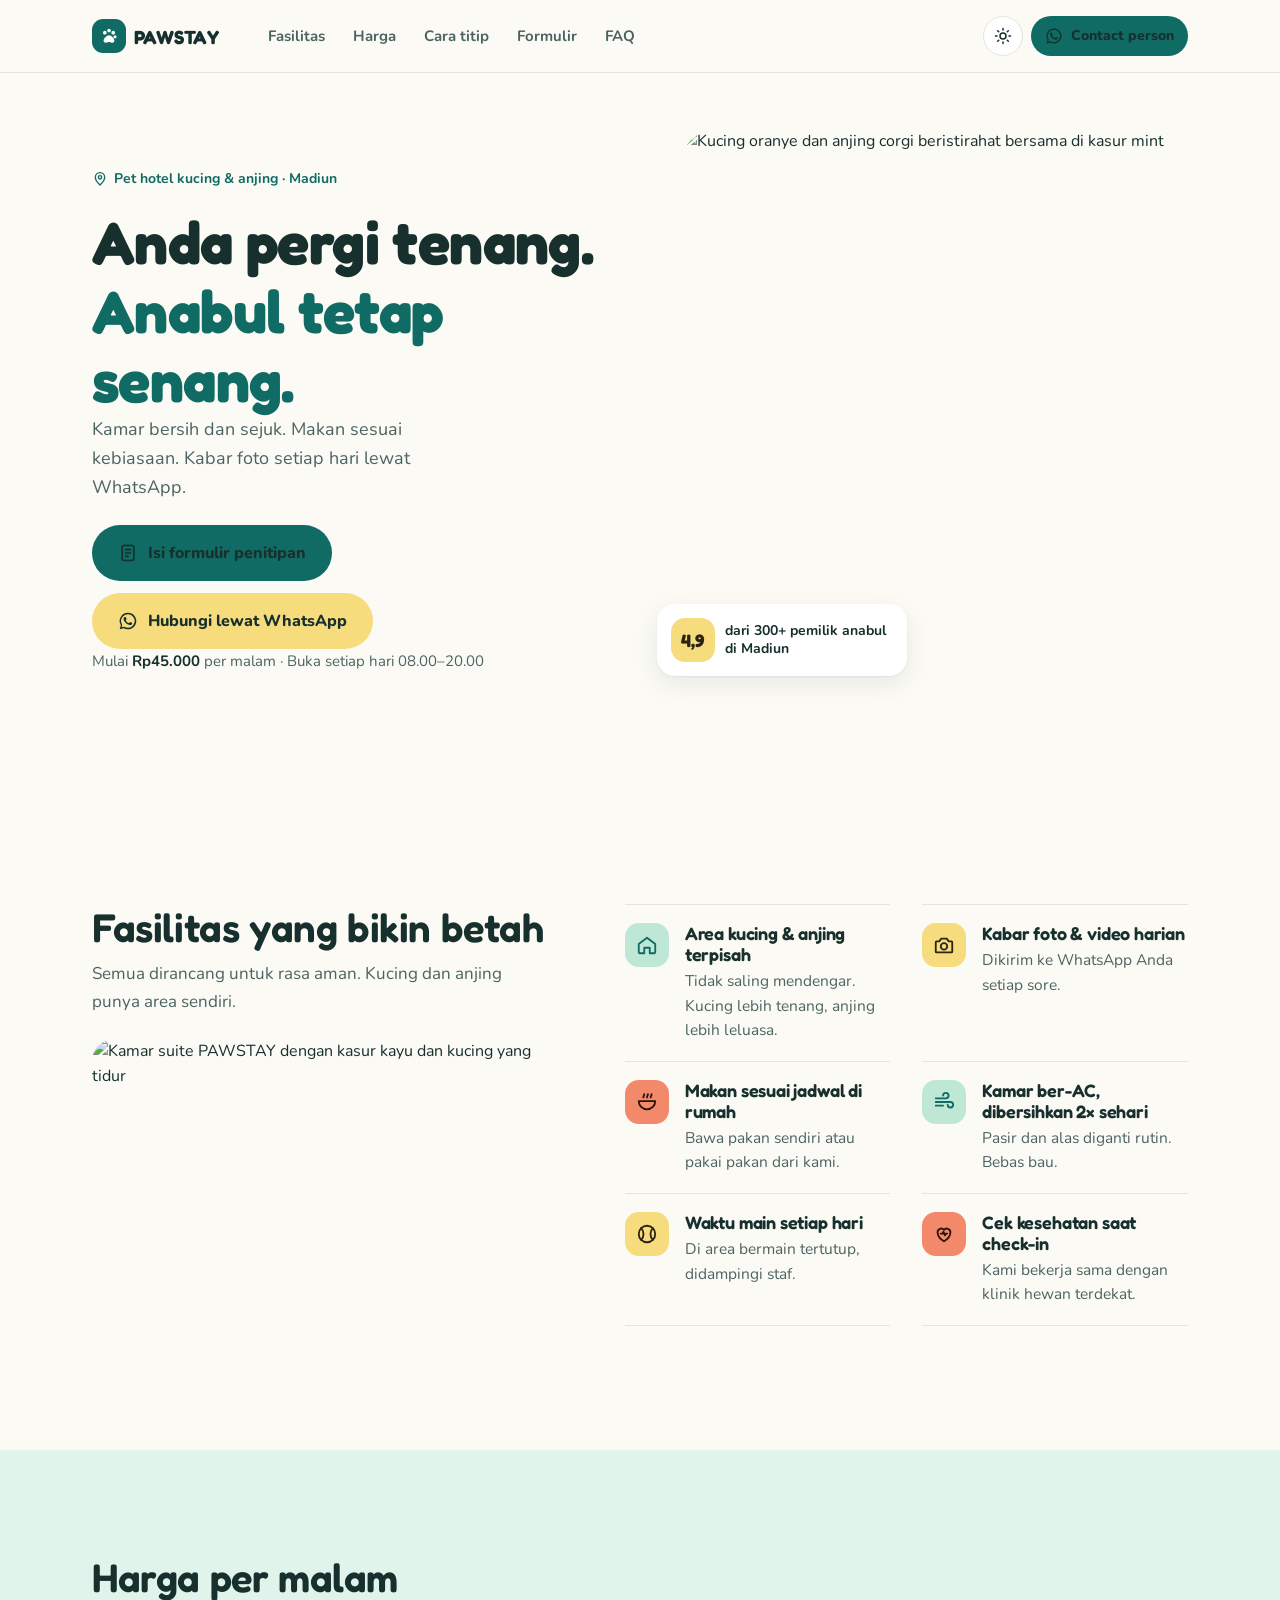
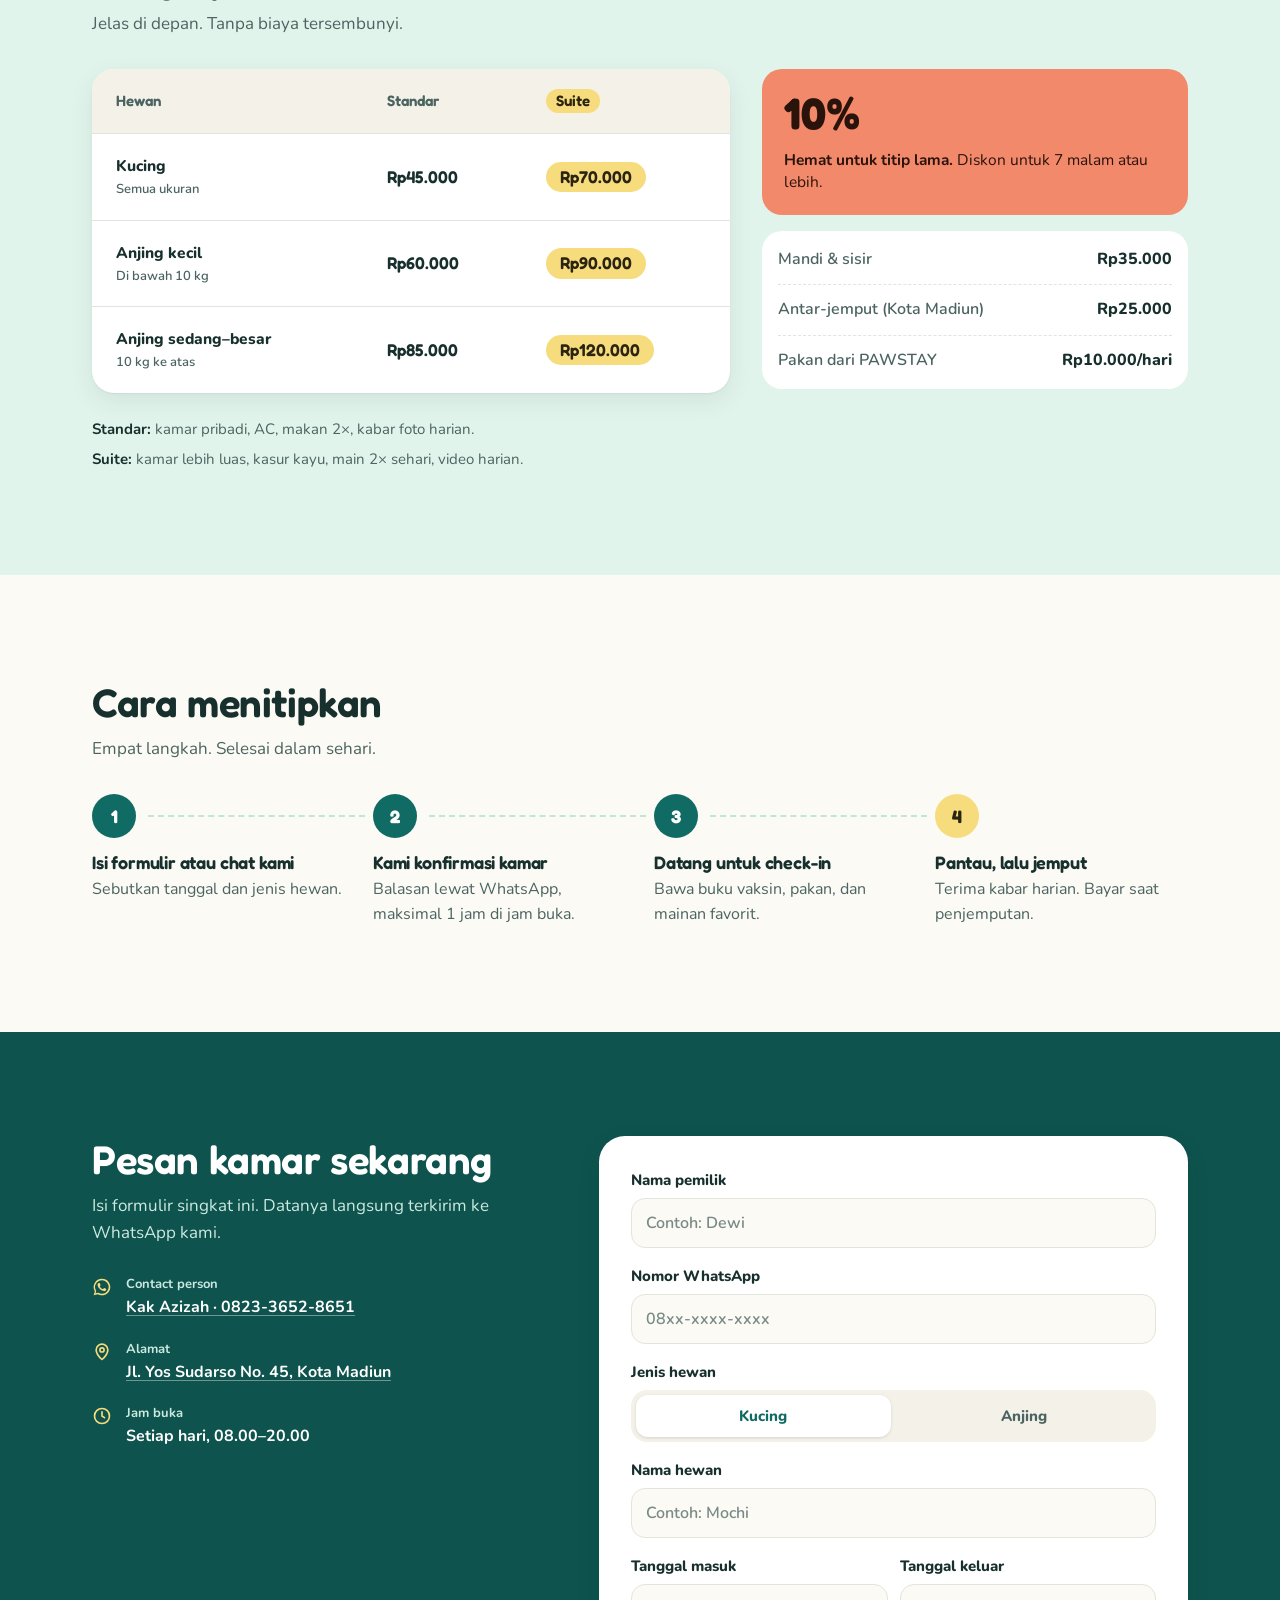
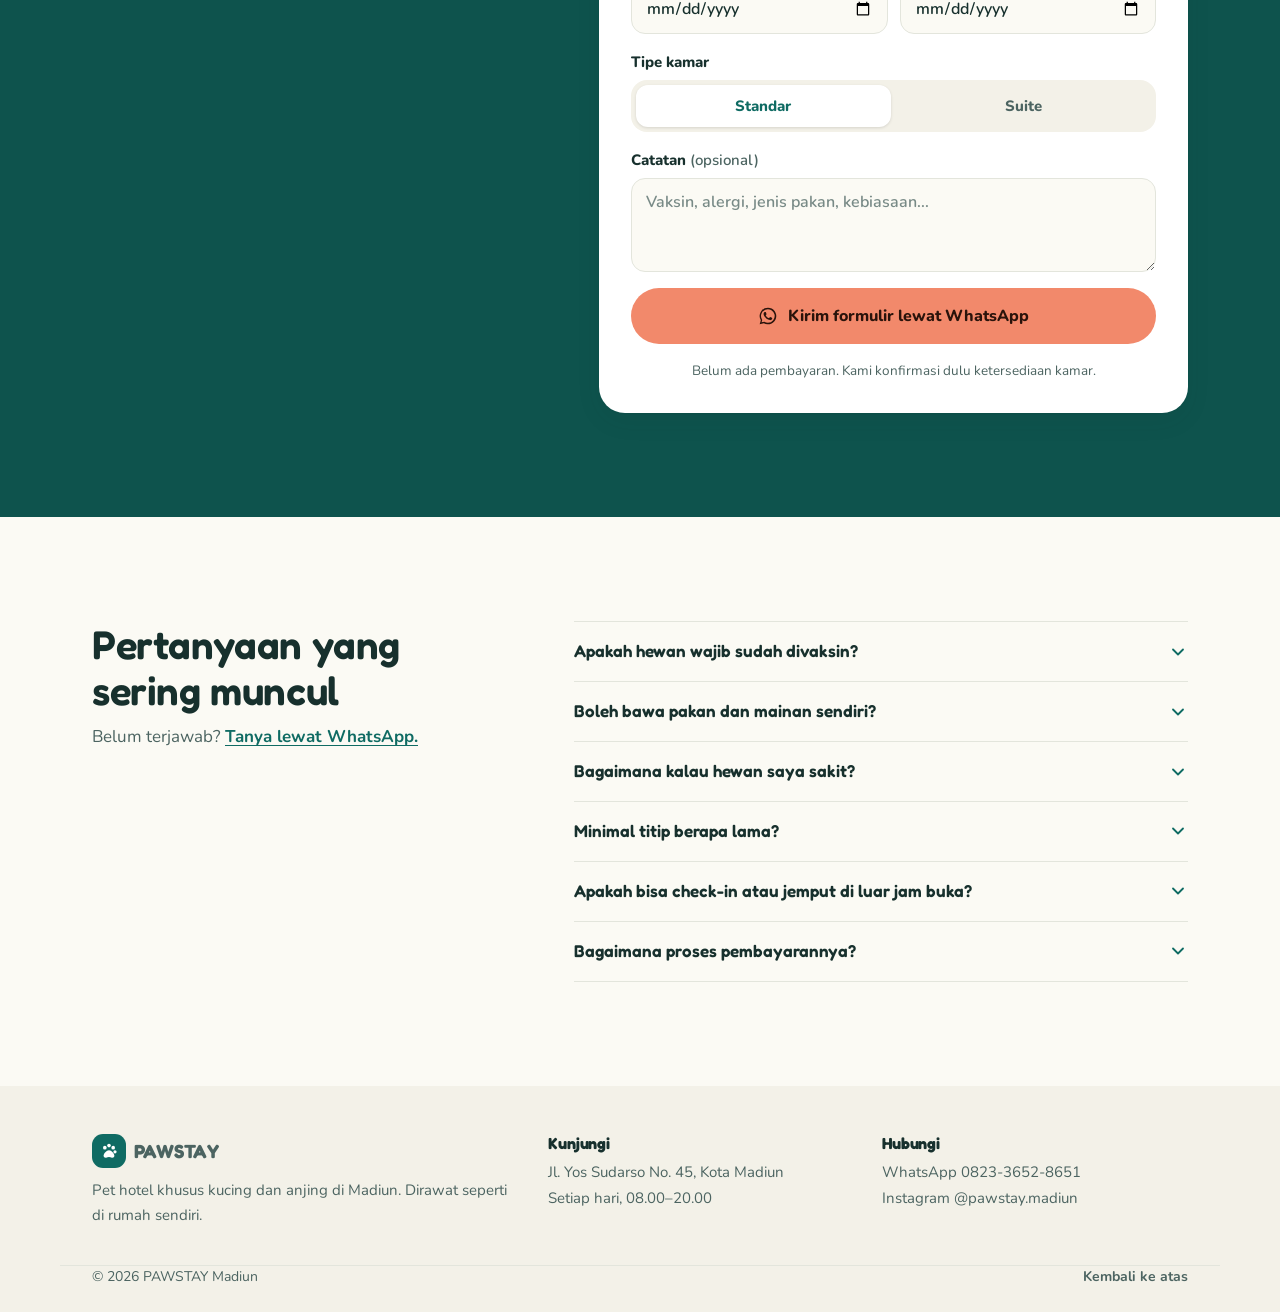
==== index.html @ 0b0e591a "Commit pertama project" ====
<!doctype html>
<html lang="id">
<head>
  <meta charset="utf-8" />
  <meta name="viewport" content="width=device-width, initial-scale=1, viewport-fit=cover" />
  <title>PAWSTAY — Pet Hotel Kucing &amp; Anjing di Madiun</title>
  <meta name="description" content="PAWSTAY, pet hotel khusus kucing dan anjing di Madiun. Kamar bersih, makan teratur, kabar foto setiap hari." />
  <meta name="theme-color" content="#0f6b63" />
  <link rel="stylesheet" href="styles.css" />
  <script>
    (function () {
      try {
        var t = localStorage.getItem('pawstay-theme');
        if (!t) t = matchMedia('(prefers-color-scheme: dark)').matches ? 'dark' : 'light';
        document.documentElement.setAttribute('data-theme', t);
      } catch (e) {}
    })();
  </script>
</head>
<body>
<div id="pawstay" class="ps">
  <svg width="0" height="0" style="position:absolute" aria-hidden="true">
    <symbol id="i-paw" viewBox="0 0 24 24"><circle cx="7" cy="8" r="2.2"/><circle cx="12" cy="5.5" r="2.2"/><circle cx="17" cy="8" r="2.2"/><circle cx="19.2" cy="13" r="1.9"/><path d="M12 11c-3 0-6.5 4-6.5 6.7 0 1.6 1.3 2.5 3 2.3 1.3-.2 2.2-.8 3.5-.8s2.2.6 3.5.8c1.7.2 3-.7 3-2.3C18.5 15 15 11 12 11z"/></symbol>
    <symbol id="i-wa" viewBox="0 0 24 24"><path d="M12 2a10 10 0 0 0-8.6 15.1L2 22l5-1.3A10 10 0 1 0 12 2zm0 18.2c-1.6 0-3.1-.4-4.4-1.2l-.3-.2-3 .8.8-2.9-.2-.3A8.2 8.2 0 1 1 12 20.2zm4.5-6.1c-.2-.1-1.5-.7-1.7-.8-.2-.1-.4-.1-.6.1l-.8 1c-.1.2-.3.2-.5.1-.7-.3-1.5-.7-2.2-1.4-.6-.5-1-1.2-1.3-1.7-.1-.2 0-.4.1-.5l.4-.5.3-.4v-.5l-.8-1.9c-.2-.5-.4-.4-.6-.4h-.5c-.2 0-.5.1-.7.3-.2.3-.9.9-.9 2.2s.9 2.5 1 2.7c.1.2 1.8 2.8 4.4 3.9 2.2.9 2.6.7 3.1.6.5-.1 1.5-.6 1.7-1.2.2-.6.2-1.1.2-1.2-.1-.1-.3-.2-.6-.3z"/></symbol>
    <symbol id="i-form" viewBox="0 0 24 24" fill="none" stroke="currentColor" stroke-width="2" stroke-linecap="round" stroke-linejoin="round"><rect x="5" y="3" width="14" height="18" rx="2"/><path d="M9 8h6M9 12h6M9 16h3"/></symbol>
    <symbol id="i-sun" viewBox="0 0 24 24" fill="none" stroke="currentColor" stroke-width="2" stroke-linecap="round"><circle cx="12" cy="12" r="4"/><path d="M12 2v2M12 20v2M4.9 4.9l1.4 1.4M17.7 17.7l1.4 1.4M2 12h2M20 12h2M4.9 19.1l1.4-1.4M17.7 6.3l1.4-1.4"/></symbol>
    <symbol id="i-moon" viewBox="0 0 24 24" fill="none" stroke="currentColor" stroke-width="2" stroke-linecap="round" stroke-linejoin="round"><path d="M20 14.5A8 8 0 0 1 9.5 4a8 8 0 1 0 10.5 10.5z"/></symbol>
    <symbol id="i-home" viewBox="0 0 24 24" fill="none" stroke="currentColor" stroke-width="2" stroke-linecap="round" stroke-linejoin="round"><path d="M3 11l9-7 9 7v9a1 1 0 0 1-1 1h-5v-6H9v6H4a1 1 0 0 1-1-1z"/></symbol>
    <symbol id="i-cam" viewBox="0 0 24 24" fill="none" stroke="currentColor" stroke-width="2" stroke-linecap="round" stroke-linejoin="round"><path d="M4 8h3l2-3h6l2 3h3a1 1 0 0 1 1 1v10a1 1 0 0 1-1 1H4a1 1 0 0 1-1-1V9a1 1 0 0 1 1-1z"/><circle cx="12" cy="13.5" r="3.5"/></symbol>
    <symbol id="i-bowl" viewBox="0 0 24 24" fill="none" stroke="currentColor" stroke-width="2" stroke-linecap="round" stroke-linejoin="round"><path d="M3 11h18a9 9 0 0 1-18 0zM8 7c0-1.5 1-2 1-3.5M12 7c0-1.5 1-2 1-3.5M16 7c0-1.5 1-2 1-3.5"/></symbol>
    <symbol id="i-wind" viewBox="0 0 24 24" fill="none" stroke="currentColor" stroke-width="2" stroke-linecap="round" stroke-linejoin="round"><path d="M3 8h11a3 3 0 1 0-3-3M3 12h16a3 3 0 1 1-3 3M3 16h8"/></symbol>
    <symbol id="i-ball" viewBox="0 0 24 24" fill="none" stroke="currentColor" stroke-width="2" stroke-linecap="round"><circle cx="12" cy="12" r="9"/><path d="M5.6 5.6c3.5 3.5 3.5 9.3 0 12.8M18.4 5.6c-3.5 3.5-3.5 9.3 0 12.8"/></symbol>
    <symbol id="i-heart" viewBox="0 0 24 24" fill="none" stroke="currentColor" stroke-width="2" stroke-linecap="round" stroke-linejoin="round"><path d="M12 20s-7-4.4-7-10a4 4 0 0 1 7-2.6A4 4 0 0 1 19 10c0 5.6-7 10-7 10z"/><path d="M8.5 11.5h2l1-2 1.5 4 1-2h1.5"/></symbol>
    <symbol id="i-pin" viewBox="0 0 24 24" fill="none" stroke="currentColor" stroke-width="2" stroke-linecap="round" stroke-linejoin="round"><path d="M12 21s-7-6.2-7-11.5a7 7 0 0 1 14 0C19 14.8 12 21 12 21z"/><circle cx="12" cy="9.5" r="2.5"/></symbol>
    <symbol id="i-clock" viewBox="0 0 24 24" fill="none" stroke="currentColor" stroke-width="2" stroke-linecap="round"><circle cx="12" cy="12" r="9"/><path d="M12 7v5l3 2"/></symbol>
    <symbol id="i-chev" viewBox="0 0 24 24" fill="none" stroke="currentColor" stroke-width="2.2" stroke-linecap="round" stroke-linejoin="round"><path d="M6 9l6 6 6-6"/></symbol>
  </svg>

  <!-- HEADER -->
  <header class="ps-header" id="atas">
    <div class="wrap ps-header__row">
      <a href="#beranda" class="ps-logo" aria-label="PAWSTAY beranda">
        <span class="ps-logo__mark"><svg><use href="#i-paw"/></svg></span>
        <span>PAWSTAY</span>
      </a>
      <nav class="ps-nav" aria-label="Menu utama">
        <a href="#fasilitas">Fasilitas</a>
        <a href="#harga">Harga</a>
        <a href="#cara">Cara titip</a>
        <a href="#formulir">Formulir</a>
        <a href="#faq">FAQ</a>
      </nav>
      <div class="ps-header__actions">
        <button type="button" class="ps-theme" id="themeToggle" aria-label="Ganti mode terang atau gelap">
          <svg class="ps-theme__sun"><use href="#i-sun"/></svg>
          <svg class="ps-theme__moon"><use href="#i-moon"/></svg>
        </button>
        <a class="btn btn--sm btn--teal js-wa" href="https://wa.me/6282336528651" target="_blank" rel="noopener">
          <svg class="ico"><use href="#i-wa"/></svg><span>Contact person</span>
        </a>
      </div>
    </div>
  </header>

  <main>
    <!-- BERANDA -->
    <section class="ps-hero" id="beranda">
      <div class="wrap ps-hero__grid">
        <div class="ps-hero__copy">
          <p class="ps-hero__place"><svg class="ico"><use href="#i-pin"/></svg> Pet hotel kucing &amp; anjing · Madiun</p>
          <h1>Anda pergi tenang. <span class="hl">Anabul tetap senang.</span></h1>
          <p class="ps-hero__lead">Kamar bersih dan sejuk. Makan sesuai kebiasaan. Kabar foto setiap hari lewat WhatsApp.</p>
          <div class="ps-hero__cta">
            <a href="#formulir" class="btn btn--lg btn--teal"><svg class="ico"><use href="#i-form"/></svg>Isi formulir penitipan</a>
            <a href="https://wa.me/6282336528651" target="_blank" rel="noopener" class="btn btn--lg btn--wa js-wa"><svg class="ico"><use href="#i-wa"/></svg>Hubungi lewat WhatsApp</a>
          </div>
          <p class="ps-hero__note">Mulai <strong>Rp45.000</strong> per malam · Buka setiap hari 08.00–20.00</p>
        </div>
        <figure class="ps-hero__media">
          <img src="https://cdn.magicpatterns.com/patterns/generated-images/fcc93a78-841b-4434-af34-98dba1162f02.jpg" alt="Kucing oranye dan anjing corgi beristirahat bersama di kasur mint" width="928" height="1152" />
          <figcaption class="ps-hero__badge">
            <span class="ps-hero__badge-num">4,9</span>
            <span>dari 300+ pemilik anabul di Madiun</span>
          </figcaption>
        </figure>
      </div>
    </section>

    <!-- FASILITAS -->
    <section class="ps-section" id="fasilitas">
      <div class="wrap ps-fac">
        <div class="ps-fac__intro">
          <h2>Fasilitas yang bikin betah</h2>
          <p class="lead">Semua dirancang untuk rasa aman. Kucing dan anjing punya area sendiri.</p>
          <img class="ps-fac__img" src="https://cdn.magicpatterns.com/patterns/generated-images/ffbe64f4-438b-41a8-b141-29eb5a87bcd9.jpg" alt="Kamar suite PAWSTAY dengan kasur kayu dan kucing yang tidur" width="1264" height="848" loading="lazy" />
        </div>
        <ul class="ps-fac__list">
          <li>
            <span class="ps-fac__ico ps-fac__ico--teal"><svg><use href="#i-home"/></svg></span>
            <div><h3>Area kucing &amp; anjing terpisah</h3><p>Tidak saling mendengar. Kucing lebih tenang, anjing lebih leluasa.</p></div>
          </li>
          <li>
            <span class="ps-fac__ico ps-fac__ico--butter"><svg><use href="#i-cam"/></svg></span>
            <div><h3>Kabar foto &amp; video harian</h3><p>Dikirim ke WhatsApp Anda setiap sore.</p></div>
          </li>
          <li>
            <span class="ps-fac__ico ps-fac__ico--coral"><svg><use href="#i-bowl"/></svg></span>
            <div><h3>Makan sesuai jadwal di rumah</h3><p>Bawa pakan sendiri atau pakai pakan dari kami.</p></div>
          </li>
          <li>
            <span class="ps-fac__ico ps-fac__ico--teal"><svg><use href="#i-wind"/></svg></span>
            <div><h3>Kamar ber-AC, dibersihkan 2× sehari</h3><p>Pasir dan alas diganti rutin. Bebas bau.</p></div>
          </li>
          <li>
            <span class="ps-fac__ico ps-fac__ico--butter"><svg><use href="#i-ball"/></svg></span>
            <div><h3>Waktu main setiap hari</h3><p>Di area bermain tertutup, didampingi staf.</p></div>
          </li>
          <li>
            <span class="ps-fac__ico ps-fac__ico--coral"><svg><use href="#i-heart"/></svg></span>
            <div><h3>Cek kesehatan saat check-in</h3><p>Kami bekerja sama dengan klinik hewan terdekat.</p></div>
          </li>
        </ul>
      </div>
    </section>

    <!-- HARGA -->
    <section class="ps-section ps-section--mint" id="harga">
      <div class="wrap">
        <div class="ps-head">
          <h2>Harga per malam</h2>
          <p class="lead">Jelas di depan. Tanpa biaya tersembunyi.</p>
        </div>

        <div class="ps-price">
          <table class="ps-price__table">
            <caption class="sr-only">Daftar harga penitipan per malam</caption>
            <thead>
              <tr>
                <th scope="col">Hewan</th>
                <th scope="col">Standar</th>
                <th scope="col"><span class="ps-price__suite">Suite</span></th>
              </tr>
            </thead>
            <tbody>
              <tr>
                <th scope="row">Kucing<small>Semua ukuran</small></th>
                <td>Rp45.000</td>
                <td><span class="ps-price__suite">Rp70.000</span></td>
              </tr>
              <tr>
                <th scope="row">Anjing kecil<small>Di bawah 10 kg</small></th>
                <td>Rp60.000</td>
                <td><span class="ps-price__suite">Rp90.000</span></td>
              </tr>
              <tr>
                <th scope="row">Anjing sedang–besar<small>10 kg ke atas</small></th>
                <td>Rp85.000</td>
                <td><span class="ps-price__suite">Rp120.000</span></td>
              </tr>
            </tbody>
          </table>
          <div class="ps-price__legend">
            <p><strong>Standar:</strong> kamar pribadi, AC, makan 2×, kabar foto harian.</p>
            <p><strong>Suite:</strong> kamar lebih luas, kasur kayu, main 2× sehari, video harian.</p>
          </div>

          <div class="ps-price__extra">
            <div class="ps-price__promo">
              <span class="ps-price__promo-num">10%</span>
              <p><strong>Hemat untuk titip lama.</strong> Diskon untuk 7 malam atau lebih.</p>
            </div>
            <dl class="ps-price__addons">
              <div><dt>Mandi &amp; sisir</dt><dd>Rp35.000</dd></div>
              <div><dt>Antar-jemput (Kota Madiun)</dt><dd>Rp25.000</dd></div>
              <div><dt>Pakan dari PAWSTAY</dt><dd>Rp10.000/hari</dd></div>
            </dl>
          </div>
        </div>
      </div>
    </section>

    <!-- CARA MENITIPKAN -->
    <section class="ps-section" id="cara">
      <div class="wrap">
        <div class="ps-head">
          <h2>Cara menitipkan</h2>
          <p class="lead">Empat langkah. Selesai dalam sehari.</p>
        </div>
        <ol class="ps-steps">
          <li>
            <span class="ps-steps__num">1</span>
            <div><h3>Isi formulir atau chat kami</h3><p>Sebutkan tanggal dan jenis hewan.</p></div>
          </li>
          <li>
            <span class="ps-steps__num">2</span>
            <div><h3>Kami konfirmasi kamar</h3><p>Balasan lewat WhatsApp, maksimal 1 jam di jam buka.</p></div>
          </li>
          <li>
            <span class="ps-steps__num">3</span>
            <div><h3>Datang untuk check-in</h3><p>Bawa buku vaksin, pakan, dan mainan favorit.</p></div>
          </li>
          <li>
            <span class="ps-steps__num">4</span>
            <div><h3>Pantau, lalu jemput</h3><p>Terima kabar harian. Bayar saat penjemputan.</p></div>
          </li>
        </ol>
      </div>
    </section>

    <!-- FORMULIR & KONTAK -->
    <section class="ps-section ps-section--teal" id="formulir">
      <div class="wrap ps-book">
        <div class="ps-book__side">
          <h2>Pesan kamar sekarang</h2>
          <p class="lead">Isi formulir singkat ini. Datanya langsung terkirim ke WhatsApp kami.</p>

          <ul class="ps-contact">
            <li>
              <svg class="ico"><use href="#i-wa"/></svg>
              <div><span>Contact person</span><a class="js-wa" href="https://wa.me/6282336528651" target="_blank" rel="noopener">Kak Azizah · 0823-3652-8651</a></div>
            </li>
            <li>
              <svg class="ico"><use href="#i-pin"/></svg>
              <div><span>Alamat</span><a href="https://maps.app.goo.gl/cVYWU1s4JZNaVKs86" target="_blank" rel="noopener">Jl. Yos Sudarso No. 45, Kota Madiun</a></div>
            </li>
            <li>
              <svg class="ico"><use href="#i-clock"/></svg>
              <div><span>Jam buka</span><p>Setiap hari, 08.00–20.00</p></div>
            </li>
          </ul>
        </div>

        <form class="ps-form" id="bookingForm" novalidate>
          <div class="ps-form__body">
            <div class="field">
              <label for="f-owner">Nama pemilik</label>
              <input id="f-owner" name="owner" type="text" autocomplete="name" placeholder="Contoh: Dewi" required />
              <p class="field__err">Isi nama Anda.</p>
            </div>
            <div class="field">
              <label for="f-phone">Nomor WhatsApp</label>
              <input id="f-phone" name="phone" type="tel" inputmode="tel" autocomplete="tel" placeholder="08xx-xxxx-xxxx" required pattern="^[0-9+\-\s]{9,16}$" />
              <p class="field__err">Isi nomor yang valid.</p>
            </div>

            <fieldset class="field">
              <legend>Jenis hewan</legend>
              <div class="seg">
                <label><input type="radio" name="pet" value="Kucing" checked /><span>Kucing</span></label>
                <label><input type="radio" name="pet" value="Anjing" /><span>Anjing</span></label>
              </div>
            </fieldset>

            <div class="field-row">
              <div class="field">
                <label for="f-petname">Nama hewan</label>
                <input id="f-petname" name="petname" type="text" placeholder="Contoh: Mochi" required />
                <p class="field__err">Isi nama hewan.</p>
              </div>
              <div class="field" id="sizeField" hidden>
                <label for="f-size">Berat anjing</label>
                <select id="f-size" name="size">
                  <option>Di bawah 10 kg</option>
                  <option>10 kg ke atas</option>
                </select>
              </div>
            </div>

            <div class="field-row">
              <div class="field">
                <label for="f-in">Tanggal masuk</label>
                <input id="f-in" name="checkin" type="date" required />
                <p class="field__err">Pilih tanggal masuk.</p>
              </div>
              <div class="field">
                <label for="f-out">Tanggal keluar</label>
                <input id="f-out" name="checkout" type="date" required />
                <p class="field__err">Harus setelah tanggal masuk.</p>
              </div>
            </div>

            <fieldset class="field">
              <legend>Tipe kamar</legend>
              <div class="seg">
                <label><input type="radio" name="room" value="Standar" checked /><span>Standar</span></label>
                <label><input type="radio" name="room" value="Suite" /><span>Suite</span></label>
              </div>
            </fieldset>

            <div class="field">
              <label for="f-note">Catatan <span class="opt">(opsional)</span></label>
              <textarea id="f-note" name="note" rows="3" placeholder="Vaksin, alergi, jenis pakan, kebiasaan..."></textarea>
            </div>

            <div class="ps-form__estimate" id="estimate" aria-live="polite"></div>

            <button type="submit" class="btn btn--lg btn--coral btn--block"><svg class="ico"><use href="#i-wa"/></svg>Kirim formulir lewat WhatsApp</button>
            <p class="ps-form__fine">Belum ada pembayaran. Kami konfirmasi dulu ketersediaan kamar.</p>
          </div>

          <div class="ps-form__done" id="formDone" hidden>
            <span class="ps-form__done-ico"><svg><use href="#i-paw"/></svg></span>
            <h3>Formulir siap dikirim!</h3>
            <p>WhatsApp terbuka di tab baru. Tekan kirim di sana. Kami balas secepatnya.</p>
            <button type="button" class="btn btn--ghost" id="formReset">Isi formulir lain</button>
          </div>
        </form>
      </div>
    </section>

    <!-- FAQ -->
    <section class="ps-section" id="faq">
      <div class="wrap ps-faq">
        <div class="ps-head ps-head--left">
          <h2>Pertanyaan yang sering muncul</h2>
          <p class="lead">Belum terjawab? <a class="js-wa link" href="https://wa.me/6282336528651" target="_blank" rel="noopener">Tanya lewat WhatsApp.</a></p>
        </div>
        <div class="ps-faq__list">
          <details>
            <summary>Apakah hewan wajib sudah divaksin?<svg class="ico"><use href="#i-chev"/></svg></summary>
            <p>Ya. Kucing minimal vaksin tricat. Anjing minimal vaksin rabies. Bawa buku vaksin saat check-in.</p>
          </details>
          <details>
            <summary>Boleh bawa pakan dan mainan sendiri?<svg class="ico"><use href="#i-chev"/></svg></summary>
            <p>Boleh, malah kami sarankan. Bau rumah membuat anabul lebih cepat tenang.</p>
          </details>
          <details>
            <summary>Bagaimana kalau hewan saya sakit?<svg class="ico"><use href="#i-chev"/></svg></summary>
            <p>Kami langsung menghubungi Anda. Bila perlu, kami bawa ke klinik hewan mitra. Biaya klinik ditanggung pemilik.</p>
          </details>
          <details>
            <summary>Minimal titip berapa lama?<svg class="ico"><use href="#i-chev"/></svg></summary>
            <p>Minimal satu malam. Untuk titip harian (tanpa menginap), tanyakan lewat WhatsApp.</p>
          </details>
          <details>
            <summary>Apakah bisa check-in atau jemput di luar jam buka?<svg class="ico"><use href="#i-chev"/></svg></summary>
            <p>Bisa dengan janji. Ada biaya tambahan Rp20.000.</p>
          </details>
          <details>
            <summary>Bagaimana proses pembayarannya?<svg class="ico"><use href="#i-chev"/></svg></summary>
            <p>Bayar saat penjemputan. Bisa tunai, transfer, atau QRIS.</p>
          </details>
        </div>
      </div>
    </section>
  </main>

  <!-- FOOTER -->
  <footer class="ps-footer">
    <div class="wrap ps-footer__grid">
      <div>
        <a href="#beranda" class="ps-logo ps-logo--footer">
          <span class="ps-logo__mark"><svg><use href="#i-paw"/></svg></span>
          <span>PAWSTAY</span>
        </a>
        <p>Pet hotel khusus kucing dan anjing di Madiun. Dirawat seperti di rumah sendiri.</p>
      </div>
      <div>
        <h4>Kunjungi</h4>
        <p>Jl. Yos Sudarso No. 45, Kota Madiun<br />Setiap hari, 08.00–20.00</p>
      </div>
      <div>
        <h4>Hubungi</h4>
        <p><a class="js-wa" href="https://wa.me/6282336528651" target="_blank" rel="noopener">WhatsApp 0823-3652-8651</a><br /><a href="https://instagram.com/" target="_blank" rel="noopener">Instagram @pawstay.madiun</a></p>
      </div>
    </div>
    <div class="wrap ps-footer__base">
      <span>© <span id="year">2025</span> PAWSTAY Madiun</span>
      <a href="#atas">Kembali ke atas</a>
    </div>
  </footer>

  <!-- BAR BAWAH (PONSEL) -->
  <div class="ps-dock" role="region" aria-label="Aksi cepat">
    <a href="#formulir" class="btn btn--teal"><svg class="ico"><use href="#i-form"/></svg>Isi formulir</a>
    <a href="https://wa.me/6282336528651" target="_blank" rel="noopener" class="btn btn--wa js-wa"><svg class="ico"><use href="#i-wa"/></svg>WhatsApp</a>
  </div>
</div>

<script src="script.js" defer></script>
</body>
</html>
---- styles.css ----
@import url('https://fonts.googleapis.com/css2?family=Fredoka:wght@500;600;700&family=Nunito:wght@400;600;700;800&display=swap');

/* ========== Token warna ========== */
:root,
[data-theme='light'] {
  --bg: #fbfaf4;
  --surface: #ffffff;
  --surface-2: #f3f1e8;
  --ink: #17302d;
  --muted: #4c6461;
  --line: #e3e5dc;
  --teal: #0f6b63;
  --teal-hover: #0c5a53;
  --on-teal: #ffffff;
  --teal-deep: #0e534d;
  --on-deep: #ffffff;
  --on-deep-muted: #cbe9e0;
  --mint: #e1f4ec;
  --mint-strong: #bfe7d6;
  --butter: #f7dc7e;
  --butter-hover: #f2d061;
  --on-butter: #2b2410;
  --coral: #f2896b;
  --coral-hover: #ec7553;
  --on-coral: #2a130b;
  --danger: #b9381f;
  --shadow: 0 1px 2px rgb(23 48 45 / 0.06), 0 8px 24px rgb(23 48 45 / 0.08);
  color-scheme: light;
}

[data-theme='dark'] {
  --bg: #0c1a19;
  --surface: #132624;
  --surface-2: #183330;
  --ink: #e7f3ef;
  --muted: #a2bcb6;
  --line: #24403c;
  --teal: #46c2b1;
  --teal-hover: #5fd0c0;
  --on-teal: #06221f;
  --teal-deep: #10302d;
  --on-deep: #e7f3ef;
  --on-deep-muted: #a9cfc5;
  --mint: #142e2b;
  --mint-strong: #1d423d;
  --butter: #f2d273;
  --butter-hover: #f6dc8c;
  --on-butter: #2b2410;
  --coral: #f39a7f;
  --coral-hover: #f6ad96;
  --on-coral: #2a130b;
  --danger: #ff8f78;
  --shadow: 0 1px 2px rgb(0 0 0 / 0.3), 0 8px 24px rgb(0 0 0 / 0.3);
  color-scheme: dark;
}

/* ========== Dasar ========== */
.ps {
  --ease: cubic-bezier(0.23, 1, 0.32, 1);
  --dock-h: 0px;
  background: var(--bg);
  color: var(--ink);
  font-family: 'Nunito', system-ui, -apple-system, 'Segoe UI', sans-serif;
  font-size: 16px;
  line-height: 1.6;
  -webkit-font-smoothing: antialiased;
  padding-bottom: var(--dock-h);
  transition: background-color 200ms var(--ease), color 200ms var(--ease);
}
.ps *, .ps *::before, .ps *::after { box-sizing: border-box; }
html { scroll-behavior: smooth; scroll-padding-top: 76px; }
@media (prefers-reduced-motion: reduce) {
  html { scroll-behavior: auto; }
  .ps *, .ps *::before, .ps *::after { transition: none !important; animation: none !important; }
}
body { margin: 0; background: var(--bg); }

.ps h1, .ps h2, .ps h3, .ps h4 {
  font-family: 'Fredoka', 'Nunito', sans-serif;
  margin: 0;
  line-height: 1.15;
  letter-spacing: -0.01em;
  color: var(--ink);
}
.ps h2 { font-size: clamp(1.75rem, 5vw, 2.5rem); font-weight: 600; }
.ps h3 { font-size: 1.125rem; font-weight: 600; }
.ps p { margin: 0; }
.ps a { color: inherit; text-decoration: none; }
.ps img { display: block; max-width: 100%; height: auto; }
.ps .lead { color: var(--muted); font-size: 1.0625rem; margin-top: 10px; }
.ps .link { color: var(--teal); font-weight: 700; text-decoration: underline; text-underline-offset: 3px; }
.sr-only { position: absolute; width: 1px; height: 1px; overflow: hidden; clip: rect(0 0 0 0); white-space: nowrap; }

.wrap { width: 100%; max-width: 1160px; margin: 0 auto; padding: 0 20px; }
.ico { width: 20px; height: 20px; flex: none; fill: currentColor; }
.ps :focus-visible { outline: 3px solid var(--coral); outline-offset: 2px; border-radius: 8px; }

/* ========== Tombol ========== */
.btn {
  display: inline-flex;
  align-items: center;
  justify-content: center;
  gap: 10px;
  min-height: 48px;
  padding: 0 20px;
  border: 0;
  border-radius: 999px;
  font: 800 0.9375rem/1 'Nunito', sans-serif;
  white-space: nowrap;
  cursor: pointer;
  transition: background-color 160ms var(--ease), transform 140ms var(--ease), color 160ms var(--ease);
}
.btn:active { transform: scale(0.97); }
.btn--sm { min-height: 40px; padding: 0 14px; font-size: 0.875rem; gap: 8px; }
.btn--sm .ico { width: 18px; height: 18px; }
.btn--lg { min-height: 56px; padding: 0 26px; font-size: 1rem; }
.btn--block { width: 100%; }
.btn--teal { background: var(--teal); color: var(--on-teal); }
.btn--teal:hover { background: var(--teal-hover); }
.btn--wa { background: var(--butter); color: var(--on-butter); }
.btn--wa:hover { background: var(--butter-hover); }
.btn--coral { background: var(--coral); color: var(--on-coral); }
.btn--coral:hover { background: var(--coral-hover); }
.btn--ghost { background: transparent; color: var(--teal); box-shadow: inset 0 0 0 2px var(--teal); }
.btn--ghost:hover { background: var(--mint); }

/* ========== Header ========== */
.ps-header {
  position: sticky;
  top: 0;
  z-index: 40;
  background: color-mix(in srgb, var(--bg) 88%, transparent);
  backdrop-filter: saturate(1.4) blur(10px);
  -webkit-backdrop-filter: saturate(1.4) blur(10px);
  border-bottom: 1px solid var(--line);
}
.ps-header__row { display: flex; align-items: center; gap: 12px; height: 64px; }
.ps-logo { display: inline-flex; align-items: center; gap: 8px; font: 700 1.1875rem/1 'Fredoka', sans-serif; letter-spacing: 0.02em; color: var(--ink); }
.ps-logo__mark { display: grid; place-items: center; width: 34px; height: 34px; border-radius: 11px; background: var(--teal); color: var(--on-teal); }
.ps-logo__mark svg { width: 20px; height: 20px; fill: currentColor; }
.ps-nav { display: none; gap: 4px; margin-left: 24px; }
.ps-nav a { padding: 8px 12px; border-radius: 999px; font-weight: 700; font-size: 0.9375rem; color: var(--muted); transition: color 150ms var(--ease), background-color 150ms var(--ease); }
.ps-nav a:hover { color: var(--ink); background: var(--mint); }
.ps-header__actions { margin-left: auto; display: flex; align-items: center; gap: 8px; }
.ps-theme {
  display: grid; place-items: center;
  width: 40px; height: 40px; border-radius: 999px;
  border: 1px solid var(--line); background: var(--surface); color: var(--ink);
  cursor: pointer;
  transition: background-color 150ms var(--ease), transform 140ms var(--ease);
}
.ps-theme:hover { background: var(--mint); }
.ps-theme:active { transform: scale(0.94); }
.ps-theme svg { width: 18px; height: 18px; fill: none; }
.ps-theme__moon { display: none; }
[data-theme='dark'] .ps-theme__sun { display: none; }
[data-theme='dark'] .ps-theme__moon { display: block; }

/* ========== Beranda ========== */
.ps-hero { padding: 28px 0 48px; }
.ps-hero__grid { display: grid; gap: 28px; }
.ps-hero__place { display: inline-flex; align-items: center; gap: 6px; font-weight: 700; font-size: 0.875rem; color: var(--teal); }
.ps-hero__place .ico { width: 16px; height: 16px; fill: none; }
.ps-hero h1 { margin-top: 12px; font-size: clamp(2.125rem, 9vw, 3.75rem); font-weight: 700; }
.ps-hero h1 .hl { color: var(--teal); display: block; }
.ps-hero__lead { margin-top: 16px; font-size: 1.125rem; color: var(--muted); max-width: 34ch; }
.ps-hero__cta { display: grid; gap: 12px; margin-top: 24px; }
.ps-hero__note { margin-top: 16px; font-size: 0.9375rem; color: var(--muted); }
.ps-hero__note strong { color: var(--ink); }
.ps-hero__media { position: relative; margin: 0; }
.ps-hero__media img { width: 100%; aspect-ratio: 4 / 3.4; object-fit: cover; border-radius: 28px; }
.ps-hero__badge {
  position: absolute; left: 14px; bottom: 14px;
  display: flex; align-items: center; gap: 10px;
  max-width: 250px; padding: 10px 14px 10px 10px;
  background: var(--surface); color: var(--ink);
  border-radius: 18px; box-shadow: var(--shadow);
  font-size: 0.8125rem; font-weight: 700; line-height: 1.3;
}
.ps-hero__badge-num { display: grid; place-items: center; flex: none; width: 44px; height: 44px; border-radius: 14px; background: var(--butter); color: var(--on-butter); font: 700 1.125rem/1 'Fredoka', sans-serif; }

/* ========== Section umum ========== */
.ps-section { padding: 64px 0; }
.ps-section--mint { background: var(--mint); }
.ps-section--teal { background: var(--teal-deep); color: var(--on-deep); }
.ps-section--teal h2 { color: var(--on-deep); }
.ps-section--teal .lead { color: var(--on-deep-muted); }
.ps-head { max-width: 560px; margin-bottom: 32px; }

/* ========== Fasilitas ========== */
.ps-fac { display: grid; gap: 32px; }
.ps-fac__img { margin-top: 24px; width: 100%; aspect-ratio: 3 / 2; object-fit: cover; border-radius: 22px; }
.ps-fac__list { list-style: none; margin: 0; padding: 0; }
.ps-fac__list li { display: flex; gap: 16px; padding: 18px 0; border-top: 1px solid var(--line); }
.ps-fac__list li:last-child { border-bottom: 1px solid var(--line); }
.ps-fac__list p { color: var(--muted); margin-top: 4px; font-size: 0.9688rem; }
.ps-fac__ico { display: grid; place-items: center; flex: none; width: 44px; height: 44px; border-radius: 14px; }
.ps-fac__ico svg { width: 22px; height: 22px; fill: none; }
.ps-fac__ico--teal { background: var(--mint-strong); color: var(--teal); }
[data-theme='dark'] .ps-fac__ico--teal { color: var(--teal); }
.ps-fac__ico--butter { background: var(--butter); color: var(--on-butter); }
.ps-fac__ico--coral { background: var(--coral); color: var(--on-coral); }

/* ========== Harga ========== */
.ps-price { display: grid; gap: 20px; }
.ps-price__table {
  width: 100%; border-collapse: separate; border-spacing: 0;
  background: var(--surface); border-radius: 22px; overflow: hidden;
  box-shadow: var(--shadow);
}
.ps-price__table th, .ps-price__table td { padding: 16px 14px; text-align: left; border-bottom: 1px solid var(--line); vertical-align: middle; }
.ps-price__table tbody tr:last-child > * { border-bottom: 0; }
.ps-price__table thead th { font: 600 0.9375rem/1.2 'Fredoka', sans-serif; color: var(--muted); background: var(--surface-2); }
.ps-price__table tbody th { font-weight: 800; font-size: 0.9688rem; }
.ps-price__table tbody th small { display: block; font-weight: 600; font-size: 0.8125rem; color: var(--muted); }
.ps-price__table td { font: 600 1.0625rem/1.2 'Fredoka', sans-serif; white-space: nowrap; font-variant-numeric: tabular-nums; }
.ps-price__table td .ps-price__suite { padding: 5px 14px; }
.ps-price__suite { display: inline-block; padding: 3px 10px; border-radius: 999px; background: var(--butter); color: var(--on-butter); }
.ps-price__legend { font-size: 0.9375rem; color: var(--muted); }
.ps-price__legend p + p { margin-top: 6px; }
.ps-price__legend strong { color: var(--ink); }
.ps-price__extra { display: grid; gap: 16px; }
.ps-price__promo { display: flex; align-items: center; gap: 14px; padding: 16px; background: var(--coral); color: var(--on-coral); border-radius: 20px; }
.ps-price__promo-num { font: 700 2rem/1 'Fredoka', sans-serif; }
.ps-price__promo p { font-size: 0.9688rem; line-height: 1.4; }
.ps-price__addons { margin: 0; padding: 4px 16px; background: var(--surface); border-radius: 20px; }
.ps-price__addons div { display: flex; justify-content: space-between; gap: 12px; padding: 12px 0; border-bottom: 1px dashed var(--line); }
.ps-price__addons div:last-child { border-bottom: 0; }
.ps-price__addons dt { color: var(--muted); font-weight: 600; }
.ps-price__addons dd { margin: 0; font-weight: 800; white-space: nowrap; }

/* ========== Langkah ========== */
.ps-steps { list-style: none; margin: 0; padding: 0; position: relative; }
.ps-steps li { position: relative; display: flex; gap: 16px; padding-bottom: 28px; }
.ps-steps li:last-child { padding-bottom: 0; }
.ps-steps li:not(:last-child)::before {
  content: ''; position: absolute; left: 21px; top: 48px; bottom: 6px;
  border-left: 2px dashed var(--mint-strong);
}
.ps-steps__num { display: grid; place-items: center; flex: none; width: 44px; height: 44px; border-radius: 50%; background: var(--teal); color: var(--on-teal); font: 700 1.125rem/1 'Fredoka', sans-serif; }
.ps-steps li:last-child .ps-steps__num { background: var(--butter); color: var(--on-butter); }
.ps-steps h3 { padding-top: 10px; }
.ps-steps p { color: var(--muted); margin-top: 4px; }

/* ========== Formulir & kontak ========== */
.ps-book { display: grid; gap: 32px; }
.ps-contact { list-style: none; margin: 28px 0 0; padding: 0; display: grid; gap: 18px; }
.ps-contact li { display: flex; gap: 14px; align-items: flex-start; }
.ps-contact .ico { margin-top: 3px; color: var(--butter); }
.ps-contact span { display: block; font-size: 0.8125rem; font-weight: 700; color: var(--on-deep-muted); }
.ps-contact a, .ps-contact p { font-weight: 700; color: var(--on-deep); }
.ps-contact a { text-decoration: underline; text-decoration-color: color-mix(in srgb, var(--on-deep) 40%, transparent); text-underline-offset: 3px; }
.ps-contact a:hover { text-decoration-color: var(--butter); }

.ps-form { background: var(--surface); color: var(--ink); border-radius: 26px; padding: 22px 18px; box-shadow: var(--shadow); }
.ps-form__body { display: grid; gap: 16px; }
.ps-form__body[hidden] { display: none; }
.field { display: grid; gap: 6px; border: 0; margin: 0; padding: 0; min-width: 0; }
.field[hidden] { display: none; }
.field label, .field legend { font-weight: 800; font-size: 0.9375rem; padding: 0; }
.field legend { margin-bottom: 6px; }
.field .opt { font-weight: 600; color: var(--muted); }
.field input[type='text'], .field input[type='tel'], .field input[type='date'], .field select, .field textarea {
  width: 100%; min-height: 50px; padding: 12px 14px;
  font: 600 1rem/1.4 'Nunito', sans-serif; color: var(--ink);
  background: var(--bg); border: 1.5px solid var(--line); border-radius: 14px;
  transition: border-color 150ms var(--ease), background-color 150ms var(--ease);
  appearance: none; -webkit-appearance: none;
}
.field select { background-image: none; }
.field textarea { resize: vertical; min-height: 90px; }
.field input::placeholder, .field textarea::placeholder { color: color-mix(in srgb, var(--muted) 75%, transparent); }
.field input:focus, .field select:focus, .field textarea:focus { outline: none; border-color: var(--teal); background: var(--surface); }
.field__err { display: none; font-size: 0.8125rem; font-weight: 700; color: var(--danger); }
.field.is-invalid input { border-color: var(--danger); }
.field.is-invalid .field__err { display: block; }
.field-row { display: grid; grid-template-columns: 1fr 1fr; gap: 12px; }
.field-row:has(> .field[hidden]) { grid-template-columns: 1fr; }

.seg { display: grid; grid-template-columns: 1fr 1fr; gap: 6px; padding: 5px; background: var(--surface-2); border-radius: 16px; }
.seg label { position: relative; cursor: pointer; }
.seg input { position: absolute; opacity: 0; inset: 0; }
.seg span { display: grid; place-items: center; min-height: 42px; border-radius: 12px; font-weight: 800; color: var(--muted); transition: background-color 150ms var(--ease), color 150ms var(--ease); }
.seg input:checked + span { background: var(--surface); color: var(--teal); box-shadow: 0 1px 3px rgb(0 0 0 / 0.12); }
.seg input:focus-visible + span { outline: 3px solid var(--coral); outline-offset: 1px; }

.ps-form__estimate { display: none; justify-content: space-between; align-items: baseline; gap: 12px; padding: 14px 16px; background: var(--mint); border-radius: 14px; font-weight: 700; }
.ps-form__estimate.is-on { display: flex; }
.ps-form__estimate strong { font: 700 1.25rem/1 'Fredoka', sans-serif; color: var(--teal); white-space: nowrap; }
.ps-form__estimate small { display: block; font-weight: 600; color: var(--muted); }
.ps-form__fine { text-align: center; font-size: 0.8438rem; color: var(--muted); }

.ps-form__done { text-align: center; padding: 28px 8px; display: grid; justify-items: center; gap: 10px; animation: ps-in 260ms var(--ease); }
.ps-form__done[hidden] { display: none; }
.ps-form__done-ico { display: grid; place-items: center; width: 64px; height: 64px; border-radius: 22px; background: var(--butter); color: var(--on-butter); margin-bottom: 6px; }
.ps-form__done-ico svg { width: 34px; height: 34px; fill: currentColor; }
.ps-form__done h3 { font-size: 1.5rem; }
.ps-form__done p { color: var(--muted); max-width: 32ch; margin-bottom: 10px; }
@keyframes ps-in { from { opacity: 0; transform: scale(0.96); } to { opacity: 1; transform: none; } }

/* ========== FAQ ========== */
.ps-faq__list { border-top: 1px solid var(--line); }
.ps-faq details { border-bottom: 1px solid var(--line); }
.ps-faq summary {
  display: flex; justify-content: space-between; align-items: center; gap: 16px;
  padding: 18px 0; cursor: pointer; list-style: none;
  font: 600 1.0625rem/1.35 'Fredoka', sans-serif;
}
.ps-faq summary::-webkit-details-marker { display: none; }
.ps-faq summary .ico { fill: none; color: var(--teal); transition: transform 200ms var(--ease); }
.ps-faq details[open] summary .ico { transform: rotate(180deg); }
.ps-faq details p { padding: 0 32px 20px 0; color: var(--muted); }
.ps-faq details[open] p { animation: ps-fade 200ms var(--ease); }
@keyframes ps-fade { from { opacity: 0; transform: translateY(-4px); } to { opacity: 1; transform: none; } }

/* ========== Footer ========== */
.ps-footer { background: var(--surface-2); padding: 48px 0 24px; font-size: 0.9375rem; color: var(--muted); }
.ps-footer__grid { display: grid; gap: 28px; }
.ps-footer h4 { font-size: 1rem; margin-bottom: 8px; }
.ps-footer p { line-height: 1.7; }
.ps-footer a:hover { color: var(--teal); }
.ps-logo--footer { margin-bottom: 10px; }
.ps-footer__base { display: flex; justify-content: space-between; gap: 16px; margin-top: 36px; padding-top: 20px; border-top: 1px solid var(--line); font-size: 0.875rem; }
.ps-footer__base a { font-weight: 700; }

/* ========== Bar bawah ponsel ========== */
.ps-dock {
  position: fixed; left: 0; right: 0; bottom: 0; z-index: 50;
  display: grid; grid-template-columns: 1fr 1fr; gap: 10px;
  padding: 10px 14px calc(10px + env(safe-area-inset-bottom));
  background: color-mix(in srgb, var(--surface) 94%, transparent);
  backdrop-filter: blur(12px); -webkit-backdrop-filter: blur(12px);
  border-top: 1px solid var(--line);
  box-shadow: 0 -6px 20px rgb(0 0 0 / 0.06);
}
.ps-dock .btn { min-height: 50px; padding: 0 12px; gap: 8px; }
.ps { --dock-h: 72px; }

/* Ikon garis (stroke) tidak boleh diisi */
.ps svg:has(use[href='#i-form']),
.ps svg:has(use[href='#i-pin']),
.ps svg:has(use[href='#i-clock']) { fill: none; }

/* ========== Layar kecil ========== */
@media (max-width: 380px) {
  .ps-header .btn--sm span { display: none; }
  .ps-header .btn--sm { width: 40px; padding: 0; }
  .ps-price__table th, .ps-price__table td { padding: 14px 10px; }
}

/* ========== Tablet & desktop ========== */
@media (min-width: 720px) {
  .wrap { padding: 0 32px; }
  .ps-hero__cta { display: flex; flex-wrap: wrap; }
  .ps-price__extra { grid-template-columns: 1fr 1.4fr; align-items: stretch; }
  .ps-price__promo { flex-direction: column; align-items: flex-start; justify-content: center; padding: 22px; }
  .ps-price__promo-num { font-size: 2.75rem; }
  .ps-price__table th, .ps-price__table td { padding: 20px 24px; }
  .ps-form { padding: 32px; }
  .ps-footer__grid { grid-template-columns: 1.4fr 1fr 1fr; }
}

@media (min-width: 960px) {
  .ps { --dock-h: 0px; }
  .ps-dock { display: none; }
  .ps-nav { display: flex; }
  .ps-header__row { height: 72px; }
  .ps-hero { padding: 56px 0 88px; }
  .ps-hero__grid { grid-template-columns: 1.05fr 1fr; align-items: center; gap: 56px; }
  .ps-hero__media img { aspect-ratio: 4 / 4.6; border-radius: 36px; }
  .ps-hero__badge { left: -24px; bottom: 36px; padding: 14px 18px 14px 14px; font-size: 0.875rem; }
  .ps-section { padding: 104px 0; }
  .ps-fac { grid-template-columns: 0.9fr 1.1fr; gap: 72px; align-items: start; }
  .ps-fac__intro { position: sticky; top: 104px; }
  .ps-fac__list { display: grid; grid-template-columns: 1fr 1fr; column-gap: 32px; }
  .ps-fac__list li:nth-last-child(2) { border-bottom: 1px solid var(--line); }
  .ps-price { grid-template-columns: 1.5fr 1fr; align-items: start; gap: 24px 32px; }
  .ps-price__table { grid-column: 1; grid-row: 1; }
  .ps-price__legend { grid-column: 1; grid-row: 2; }
  .ps-price__extra { grid-column: 2; grid-row: 1 / span 2; grid-template-columns: 1fr; }
  .ps-steps { display: grid; grid-template-columns: repeat(4, 1fr); gap: 28px; }
  .ps-steps li { flex-direction: column; padding-bottom: 0; gap: 14px; }
  .ps-steps li:not(:last-child)::before { left: 56px; right: -20px; top: 21px; bottom: auto; border-left: 0; border-top: 2px dashed var(--mint-strong); }
  .ps-steps h3 { padding-top: 0; }
  .ps-book { grid-template-columns: 0.85fr 1.15fr; gap: 72px; align-items: start; }
  .ps-book__side { position: sticky; top: 112px; }
  .ps-faq { display: grid; grid-template-columns: 0.8fr 1.2fr; gap: 72px; align-items: start; }
}
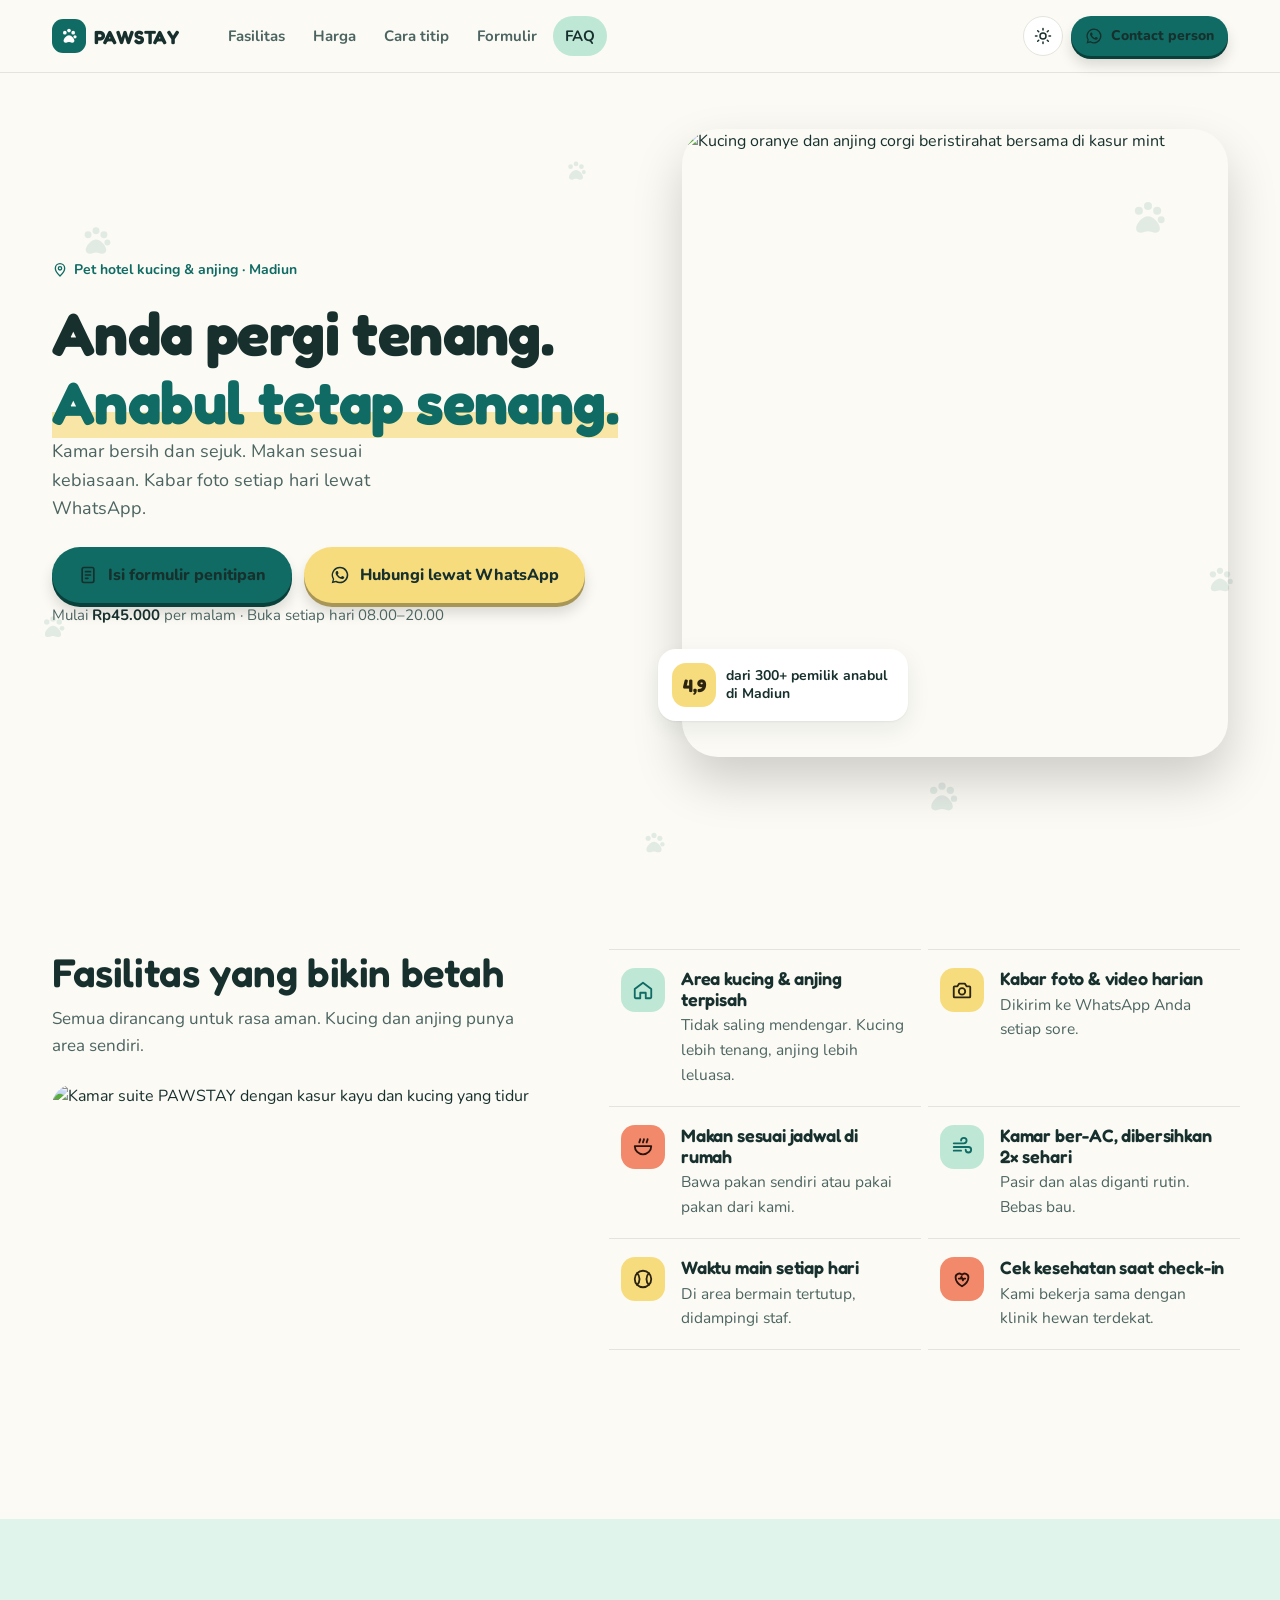
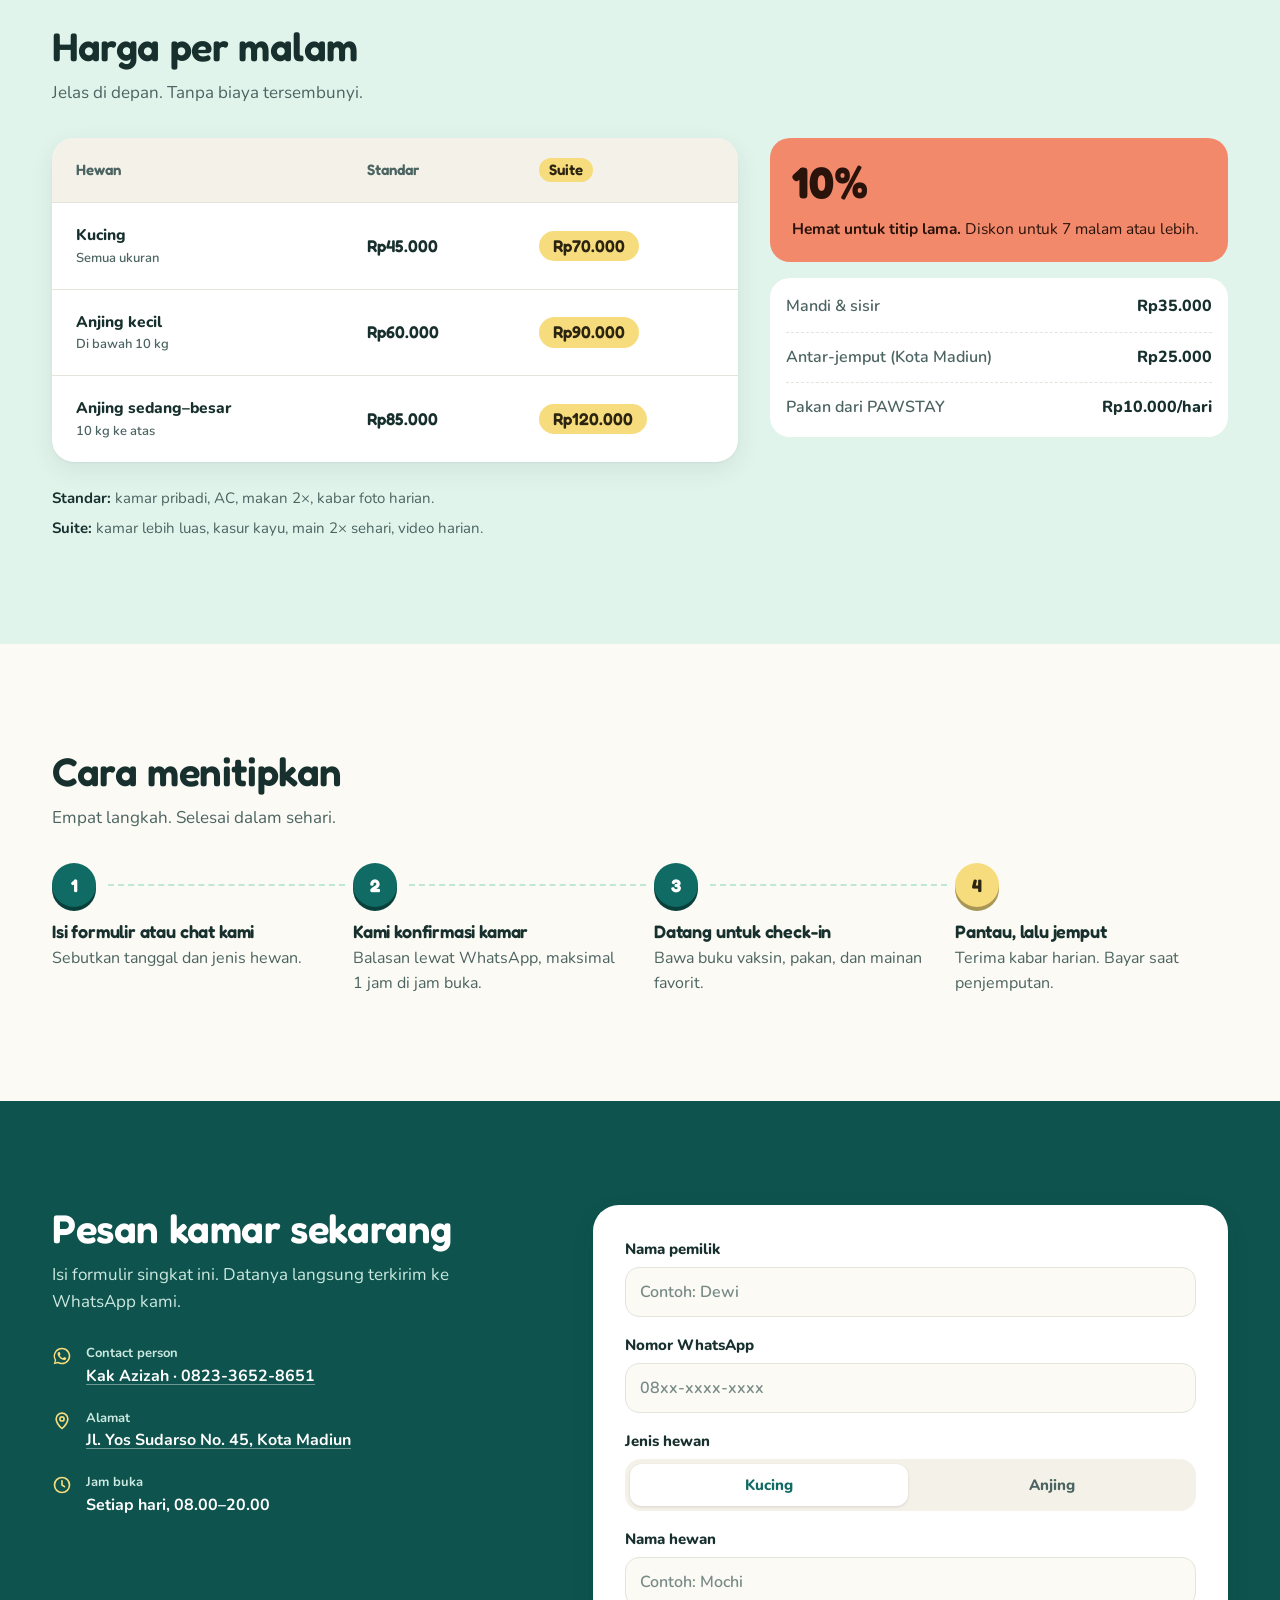
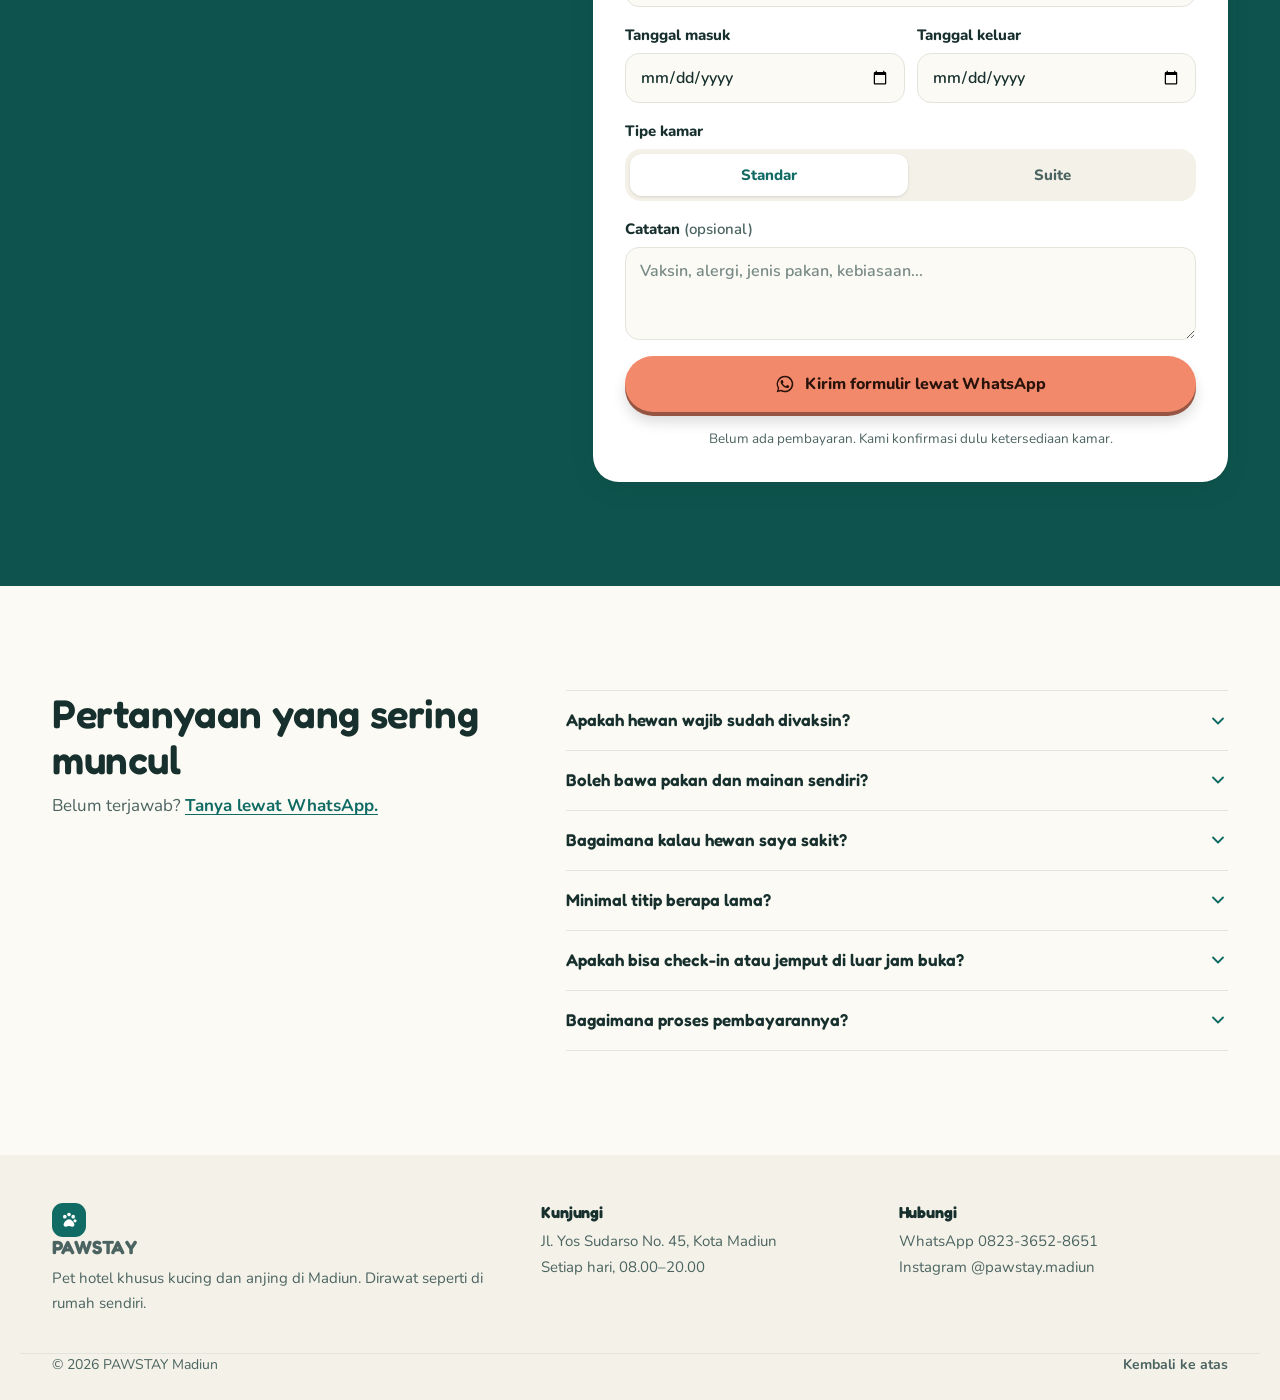
==== commit f3169bf6: "commit ke-2" ====
--- a/index.html
+++ b/index.html
@@ -43,7 +43,7 @@
         <span class="ps-logo__mark"><svg><use href="#i-paw"/></svg></span>
         <span>PAWSTAY</span>
       </a>
-      <nav class="ps-nav" aria-label="Menu utama">
+      <nav class="ps-nav" id="psNav" aria-label="Menu utama">
         <a href="#fasilitas">Fasilitas</a>
         <a href="#harga">Harga</a>
         <a href="#cara">Cara titip</a>
@@ -58,6 +58,7 @@
         <a class="btn btn--sm btn--teal js-wa" href="https://wa.me/6282336528651" target="_blank" rel="noopener">
           <svg class="ico"><use href="#i-wa"/></svg><span>Contact person</span>
         </a>
+        <button type="button" class="ps-burger" id="menuToggle" aria-expanded="false" aria-controls="psNav" aria-label="Buka menu"><span></span><span></span><span></span></button>
       </div>
     </div>
   </header>
--- a/styles.css
+++ b/styles.css
@@ -385,4 +385,348 @@
   .ps-book { grid-template-columns: 0.85fr 1.15fr; gap: 72px; align-items: start; }
   .ps-book__side { position: sticky; top: 112px; }
   .ps-faq { display: grid; grid-template-columns: 0.8fr 1.2fr; gap: 72px; align-items: start; }
+}
+
+/* =====================================================================
+   ANIMASI & INTERAKSI 3D
+   ===================================================================== */
+
+/* ---------- Tombol 3D (seperti keycap yang bisa ditekan) ---------- */
+.btn {
+  --d: 4px; --lift: 0px;
+  position: relative; overflow: hidden; isolation: isolate;
+  transform: perspective(700px) rotateX(var(--rx, 0deg)) rotateY(var(--ry, 0deg)) translateY(var(--lift));
+  box-shadow: var(--ring, 0 0 0 0 transparent), 0 var(--d) 0 var(--edge, transparent), 0 calc(var(--d) + 6px) 14px rgb(0 0 0 / 0.14);
+  transition: transform 140ms var(--ease), box-shadow 180ms var(--ease), background-color 160ms var(--ease), color 160ms var(--ease);
+}
+.btn--teal { --edge: color-mix(in srgb, var(--teal) 60%, #000); }
+.btn--wa { --edge: color-mix(in srgb, var(--butter) 68%, #000); }
+.btn--coral { --edge: color-mix(in srgb, var(--coral) 62%, #000); }
+.btn--ghost { --edge: var(--mint-strong); --ring: inset 0 0 0 2px var(--teal); box-shadow: var(--ring), 0 var(--d) 0 var(--edge), 0 calc(var(--d) + 6px) 14px rgb(0 0 0 / 0.1); }
+.btn--sm { --d: 3px; }
+.btn:hover { --d: 8px; --lift: -4px; }
+.btn:active {
+  --d: 1px; --lift: 3px;
+  transform: perspective(700px) rotateX(var(--rx, 0deg)) rotateY(var(--ry, 0deg)) translateY(var(--lift)) scale(0.98);
+  transition-duration: 70ms;
+}
+.btn::after { /* kilau yang menyapu saat hover */
+  content: ''; position: absolute; inset: 0; z-index: -1; pointer-events: none;
+  background: linear-gradient(110deg, transparent 30%, rgb(255 255 255 / 0.38) 50%, transparent 70%);
+  transform: translateX(-120%);
+}
+.btn:hover::after { transform: translateX(120%); transition: transform 700ms var(--ease); }
+.btn:hover .ico { animation: ps-wiggle 520ms var(--ease); }
+@keyframes ps-wiggle {
+  0% { transform: none; } 30% { transform: translateY(-3px) rotate(-14deg) scale(1.15); }
+  60% { transform: translateY(0) rotate(10deg); } 100% { transform: none; }
+}
+.ps-ripple {
+  position: absolute; z-index: -1; border-radius: 50%; pointer-events: none;
+  background: rgb(255 255 255 / 0.45); transform: scale(0); animation: ps-ripple 650ms var(--ease) forwards;
+}
+@keyframes ps-ripple { to { transform: scale(1); opacity: 0; } }
+
+/* ---------- Kartu 3D (miring mengikuti kursor) ---------- */
+[data-tilt] {
+  --lz: 0px;
+  transform: perspective(900px) rotateX(var(--rx, 0deg)) rotateY(var(--ry, 0deg)) translateZ(var(--lz));
+  transform-style: preserve-3d;
+  transition: transform 200ms var(--ease), box-shadow 240ms var(--ease), background-color 240ms var(--ease), opacity 700ms var(--ease), translate 700ms var(--ease);
+}
+[data-tilt].is-tilting { --lz: 16px; }
+[data-tilt]:not(.ps-hero__media)::after { /* kilau cahaya mengikuti kursor */
+  content: ''; position: absolute; inset: 0; border-radius: inherit; pointer-events: none; opacity: 0;
+  background: radial-gradient(circle at var(--mx, 50%) var(--my, 50%), rgb(255 255 255 / 0.4), transparent 55%);
+  transition: opacity 240ms var(--ease);
+}
+[data-tilt].is-tilting::after { opacity: 1; }
+[data-theme='dark'] [data-tilt]:not(.ps-hero__media)::after { background: radial-gradient(circle at var(--mx, 50%) var(--my, 50%), rgb(255 255 255 / 0.14), transparent 55%); }
+
+.ps-price__promo, .ps-price__addons { position: relative; }
+.ps-price__promo.is-tilting, .ps-price__addons.is-tilting { box-shadow: 0 18px 36px rgb(0 0 0 / 0.18); }
+.ps-price__promo-num { display: inline-block; transition: transform 240ms var(--ease); }
+.ps-price__promo.is-tilting .ps-price__promo-num { transform: translateZ(40px) scale(1.12); }
+
+.ps-fac__list li { position: relative; padding-inline: 12px; margin-inline: -12px; }
+.ps-fac__list li.is-tilting { background: var(--surface); border-radius: 18px; border-color: transparent; box-shadow: var(--shadow); }
+.ps-fac__ico { transition: transform 320ms cubic-bezier(0.34, 1.56, 0.64, 1), rotate 320ms cubic-bezier(0.34, 1.56, 0.64, 1); }
+.ps-fac__list li:hover .ps-fac__ico { rotate: -8deg; }
+.ps-fac__list li.is-tilting .ps-fac__ico { transform: translateZ(36px) scale(1.12); }
+
+/* ---------- Beranda: urutan muncul saat dibuka ---------- */
+@keyframes ps-rise { from { opacity: 0; translate: 0 26px; } to { opacity: 1; translate: 0 0; } }
+@keyframes ps-pop { from { opacity: 0; scale: 0.92; translate: 0 30px; } to { opacity: 1; scale: 1; translate: 0 0; } }
+.ps-hero__copy > * { animation: ps-rise 800ms var(--ease) both; }
+.ps-hero__copy > :nth-child(1) { animation-delay: 80ms; }
+.ps-hero__copy > :nth-child(2) { animation-delay: 170ms; }
+.ps-hero__copy > :nth-child(3) { animation-delay: 270ms; }
+.ps-hero__copy > :nth-child(4) { animation-delay: 370ms; }
+.ps-hero__copy > :nth-child(5) { animation-delay: 470ms; }
+.ps-hero__media { animation: ps-pop 1000ms var(--ease) 200ms both; }
+.ps-hero__media img { box-shadow: 0 24px 50px rgb(0 0 0 / 0.18); }
+.ps-hero__badge { transform: translateZ(60px); animation: ps-bob 4s ease-in-out 1.2s infinite alternate; }
+@keyframes ps-bob { from { translate: 0 0; } to { translate: 0 -10px; } }
+.ps-hero h1 .hl {
+  width: fit-content;
+  background: linear-gradient(transparent 64%, color-mix(in srgb, var(--butter) 65%, transparent) 64%) no-repeat left / 0% 100%;
+  animation: ps-hl 900ms var(--ease) 800ms forwards;
+}
+@keyframes ps-hl { to { background-size: 100% 100%; } }
+
+.ps-hero { position: relative; overflow-x: clip; }
+.ps-hero > .wrap { position: relative; z-index: 1; }
+.ps-float {
+  position: absolute; z-index: 0; width: var(--s); color: var(--teal); opacity: 0.1; pointer-events: none;
+  translate: calc(var(--px, 0) * var(--k) * 1px) calc(var(--py, 0) * var(--k) * 1px);
+  transition: translate 400ms var(--ease);
+  animation: ps-drift var(--t) ease-in-out infinite alternate;
+}
+.ps-float svg { display: block; width: 100%; height: auto; fill: currentColor; }
+[data-theme='dark'] .ps-float { opacity: 0.14; }
+@keyframes ps-drift { from { transform: translateY(0) rotate(-14deg); } to { transform: translateY(-24px) rotate(14deg); } }
+
+/* ---------- Muncul saat di-scroll ---------- */
+.rv { transition: opacity 700ms var(--ease), translate 700ms var(--ease); }
+.rv:not(.is-in) { opacity: 0; translate: 0 30px; }
+
+/* ---------- Header, menu, logo ---------- */
+.ps-header { transition: box-shadow 250ms var(--ease), background-color 250ms var(--ease); }
+.ps-header.is-stuck { box-shadow: 0 8px 24px rgb(0 0 0 / 0.08); }
+.ps-progress {
+  position: absolute; left: 0; right: 0; bottom: -1px; height: 3px; transform-origin: left; transform: scaleX(var(--p, 0));
+  background: linear-gradient(90deg, var(--teal), var(--butter), var(--coral)); pointer-events: none;
+}
+.ps-nav a { transition: color 150ms var(--ease), background-color 150ms var(--ease), transform 200ms var(--ease); }
+.ps-nav a:hover { transform: translateY(-2px); }
+.ps-nav a.is-active { color: var(--ink); background: var(--mint-strong); }
+.ps-logo__mark { transition: transform 360ms cubic-bezier(0.34, 1.56, 0.64, 1); }
+.ps-logo:hover .ps-logo__mark { transform: rotate(-14deg) scale(1.12); }
+.ps-theme svg { transition: transform 360ms cubic-bezier(0.34, 1.56, 0.64, 1); }
+.ps-theme:hover svg { transform: rotate(40deg) scale(1.15); }
+
+/* ---------- Harga, langkah, formulir, FAQ ---------- */
+.ps-price__table tbody td, .ps-price__table tbody th { transition: background-color 180ms var(--ease); }
+.ps-price__table tbody tr:hover > * { background: var(--mint); }
+.ps-price__table td { transition: background-color 180ms var(--ease), transform 220ms cubic-bezier(0.34, 1.56, 0.64, 1); }
+.ps-price__table td:hover { transform: scale(1.06); }
+
+.ps-steps__num { transition: transform 700ms var(--ease), box-shadow 300ms var(--ease); box-shadow: 0 4px 0 color-mix(in srgb, var(--teal) 60%, #000); }
+.ps-steps li:last-child .ps-steps__num { box-shadow: 0 4px 0 color-mix(in srgb, var(--butter) 68%, #000); }
+.ps-steps li:hover .ps-steps__num { transform: perspective(300px) rotateY(360deg) translateY(-3px); }
+
+.field input[type='text'], .field input[type='tel'], .field input[type='date'], .field select, .field textarea {
+  transition: border-color 150ms var(--ease), background-color 150ms var(--ease), box-shadow 200ms var(--ease), transform 200ms var(--ease);
+}
+.field input:focus, .field select:focus, .field textarea:focus { box-shadow: 0 0 0 4px color-mix(in srgb, var(--teal) 22%, transparent); transform: translateY(-2px); }
+.field label { transition: color 150ms var(--ease); }
+.field:focus-within > label { color: var(--teal); }
+.field.is-invalid input { animation: ps-shake 380ms var(--ease); }
+@keyframes ps-shake { 20%, 60% { translate: -6px 0; } 40%, 80% { translate: 6px 0; } }
+.seg input:checked + span { animation: ps-seg 300ms cubic-bezier(0.34, 1.56, 0.64, 1); }
+@keyframes ps-seg { from { transform: scale(0.88); } to { transform: none; } }
+.ps-form__estimate.is-pop { animation: ps-est 380ms cubic-bezier(0.34, 1.56, 0.64, 1); }
+@keyframes ps-est { from { opacity: 0.4; transform: translateY(8px) scale(0.96); } to { opacity: 1; transform: none; } }
+
+.ps-faq details { transition: background-color 200ms var(--ease); }
+.ps-faq summary { transition: color 160ms var(--ease), padding-left 220ms var(--ease); }
+.ps-faq summary:hover { color: var(--teal); padding-left: 8px; }
+.ps-faq details[open] summary { color: var(--teal); }
+.ps-footer a { display: inline-block; transition: color 150ms var(--ease), transform 200ms var(--ease); }
+.ps-footer a:hover { transform: translateX(4px); }
+
+/* ---------- Ledakan jejak kaki saat formulir terkirim ---------- */
+.ps-burst { position: fixed; z-index: 100; pointer-events: none; animation: ps-burst 950ms var(--ease) forwards; }
+.ps-burst svg { width: 24px; height: 24px; }
+@keyframes ps-burst {
+  from { opacity: 1; transform: translate(-50%, -50%) scale(0.3); }
+  to { opacity: 0; transform: translate(calc(-50% + var(--dx)), calc(-50% + var(--dy))) rotate(var(--r)) scale(1.2); }
+}
+
+
+/* =====================================================================
+   RESPONSIF
+   ===================================================================== */
+html { -webkit-text-size-adjust: 100%; text-size-adjust: 100%; }
+.ps { overflow-x: clip; }
+.ps-contact a, .ps-contact p { overflow-wrap: anywhere; }
+
+/* ---------- Tombol menu (ponsel & tablet) ---------- */
+.ps-burger {
+  position: relative; display: block; flex: none; width: 40px; height: 40px; padding: 0;
+  border: 1px solid var(--line); border-radius: 999px; background: var(--surface); cursor: pointer;
+  transition: background-color 150ms var(--ease), transform 140ms var(--ease);
+}
+.ps-burger:hover { background: var(--mint); }
+.ps-burger:active { transform: scale(0.94); }
+.ps-burger span {
+  position: absolute; left: 11px; right: 11px; top: calc(50% - 1px); height: 2px; border-radius: 2px; background: var(--ink);
+  transition: transform 280ms var(--ease), opacity 160ms var(--ease);
+}
+.ps-burger span:nth-child(1) { transform: translateY(-6px); }
+.ps-burger span:nth-child(3) { transform: translateY(6px); }
+.ps-burger[aria-expanded='true'] span:nth-child(1) { transform: rotate(45deg); }
+.ps-burger[aria-expanded='true'] span:nth-child(2) { opacity: 0; }
+.ps-burger[aria-expanded='true'] span:nth-child(3) { transform: rotate(-45deg); }
+
+@media (max-width: 959px) {
+  .ps-nav {
+    display: grid; gap: 6px; margin: 0; padding: 12px 20px 18px;
+    position: absolute; left: 0; right: 0; top: 100%;
+    max-height: calc(100vh - 64px - var(--dock-h)); overflow-y: auto;
+    background: var(--bg); border-bottom: 1px solid var(--line); box-shadow: 0 20px 30px rgb(0 0 0 / 0.12);
+    opacity: 0; visibility: hidden; translate: 0 -8px;
+    transition: opacity 200ms var(--ease), translate 260ms var(--ease), visibility 0s linear 260ms;
+  }
+  .ps-nav.is-open { opacity: 1; visibility: visible; translate: 0 0; transition-delay: 0s; }
+  .ps-nav a { padding: 14px 16px; border-radius: 14px; font-size: 1.0625rem; background: var(--surface-2); }
+  .ps-nav a:hover { transform: none; }
+  .ps-steps li:not(:last-child)::before { display: none; }
+}
+@media (min-width: 960px) { .ps-burger { display: none; } }
+
+/* ---------- Tablet (720–959px) ---------- */
+@media (min-width: 720px) and (max-width: 959px) {
+  .ps-hero__media img { aspect-ratio: 16 / 10; }
+  .ps-hero__lead { max-width: 46ch; }
+  .ps-hero__badge { left: 20px; bottom: 20px; }
+  .ps-fac__list { display: grid; grid-template-columns: 1fr 1fr; column-gap: 40px; }
+  .ps-fac__list li:nth-last-child(2) { border-bottom: 1px solid var(--line); }
+  .ps-steps { display: grid; grid-template-columns: 1fr 1fr; gap: 32px 40px; }
+  .ps-steps li { padding-bottom: 0; }
+  .ps-contact { grid-template-columns: 1fr 1fr; }
+  .ps-contact li:first-child { grid-column: 1 / -1; }
+  .ps-faq details p { padding-right: 56px; }
+}
+
+/* ---------- Ponsel (di bawah 720px) ---------- */
+@media (max-width: 719px) {
+  .ps-section { padding: 56px 0; }
+  .ps-hero__cta .btn { width: 100%; }
+  .ps-float { scale: 0.7; }
+  .ps-float:nth-of-type(n + 5) { display: none; }
+  .ps-footer__base { flex-direction: column; align-items: flex-start; gap: 8px; }
+}
+@media (max-width: 480px) {
+  .btn--lg { white-space: normal; text-align: center; line-height: 1.2; padding: 10px 20px; }
+  .field-row { grid-template-columns: 1fr; }
+  .ps-hero__badge { left: 10px; bottom: 10px; max-width: 220px; }
+  .ps-form { padding: 20px 16px; border-radius: 22px; }
+  .ps-price__table th, .ps-price__table td { padding: 14px 10px; }
+  .ps-price__table td { font-size: 0.9688rem; }
+  .ps-price__promo-num { font-size: 1.75rem; }
+}
+@media (max-width: 400px) {
+  .ps-price__table td { font-size: 0.875rem; }
+  .ps-price__table th, .ps-price__table td { padding: 12px 7px; }
+  .ps-price__table tbody th { font-size: 0.875rem; }
+  .ps-price__table td .ps-price__suite { padding: 4px 7px; }
+  .ps-fac__list li { gap: 12px; }
+}
+@media (max-width: 359px) {
+  .ps-header .btn--sm { display: none; }
+  .ps-price__table td { white-space: normal; }
+  .wrap { padding: 0 16px; }
+}
+
+/* ---------- Ponsel landscape (layar pendek) ---------- */
+@media (max-height: 480px) and (orientation: landscape) and (max-width: 959px) {
+  .ps { --dock-h: 58px; }
+  .ps-dock { padding-top: 6px; padding-bottom: calc(6px + env(safe-area-inset-bottom)); }
+  .ps-dock .btn { min-height: 42px; }
+  .ps-header__row { height: 56px; }
+  .ps-nav { max-height: calc(100vh - 56px - var(--dock-h)); grid-template-columns: 1fr 1fr; }
+  .ps-hero__grid { grid-template-columns: 1fr 1fr; align-items: center; }
+  .ps-hero__media img { aspect-ratio: 4 / 3; }
+}
+
+/* ---------- Layar lebar ---------- */
+@media (min-width: 1280px) { .wrap { max-width: 1240px; } }
+@media (min-width: 1536px) {
+  html { font-size: 106.25%; }
+  .wrap { max-width: 1360px; }
+}
+@media (min-width: 1920px) {
+  html { font-size: 112.5%; }
+  .wrap { max-width: 1520px; }
+}
+
+/* Tombol kontak di header jadi ikon saja di layar kecil (WhatsApp tetap ada di bar bawah) */
+@media (max-width: 560px) {
+  .ps-header .btn--sm span { display: none; }
+  .ps-header .btn--sm { width: 40px; padding: 0; }
+}
+
+
+/* =====================================================================
+   SPASI LEBIH LONGGAR DI PONSEL
+   ===================================================================== */
+@media (max-width: 719px) {
+  .ps-header__row { height: 68px; }
+  .ps-hero { padding: 36px 0 56px; }
+  .ps-hero__grid { gap: 40px; }
+  .ps-hero__place { line-height: 1.5; }
+  .ps-hero h1 { margin-top: 18px; line-height: 1.22; }
+  .ps-hero h1 .hl { margin-top: 6px; padding-bottom: 4px; }
+  .ps-hero__lead { margin-top: 24px; line-height: 1.7; }
+  .ps-hero__cta { gap: 16px; margin-top: 32px; }
+  .ps-hero__note { margin-top: 24px; line-height: 1.75; }
+
+  .ps-section { padding: 72px 0; }
+  .ps-head { margin-bottom: 40px; }
+  .ps .lead { margin-top: 14px; line-height: 1.7; }
+
+  .ps-fac { gap: 40px; }
+  .ps-fac__img { margin-top: 28px; }
+  .ps-fac__list li { gap: 16px; padding-block: 24px; }
+  .ps-fac__list p { margin-top: 6px; line-height: 1.65; }
+
+  .ps-price { gap: 28px; }
+  .ps-price__legend { line-height: 1.7; }
+  .ps-price__legend p + p { margin-top: 10px; }
+  .ps-price__extra { gap: 20px; }
+  .ps-price__promo { padding: 20px; gap: 16px; }
+  .ps-price__addons { padding: 8px 20px; }
+  .ps-price__addons div { padding: 16px 0; }
+
+  .ps-steps li { gap: 18px; padding-bottom: 36px; }
+  .ps-steps li:not(:last-child)::before { top: 54px; }
+  .ps-steps p { margin-top: 6px; line-height: 1.65; }
+
+  .ps-book { gap: 44px; }
+  .ps-contact { margin-top: 32px; gap: 24px; }
+  .ps-form__body { gap: 22px; }
+  .field { gap: 8px; }
+  .ps-form__fine { line-height: 1.6; }
+
+  .ps-faq { gap: 8px; }
+  .ps-faq summary { padding: 22px 0; line-height: 1.45; gap: 20px; }
+  .ps-faq details p { padding-bottom: 24px; line-height: 1.7; }
+
+  .ps-footer { padding: 56px 0 28px; }
+  .ps-footer__grid { gap: 36px; }
+  .ps-footer h4 { margin-bottom: 12px; }
+  .ps-footer__base { margin-top: 44px; }
+
+  .ps-dock { gap: 12px; padding-top: 12px; }
+}
+@media (min-width: 360px) and (max-width: 719px) {
+  .wrap { padding: 0 24px; }
+}
+
+/* Garis sorot judul mengikuti tiap baris teks (tidak menutupi blok penuh) */
+.ps-hero h1 .hl {
+  display: inline; margin-top: 0; padding-bottom: 0; width: auto;
+  -webkit-box-decoration-break: clone; box-decoration-break: clone;
+}
+.ps-hero h1 .hl::before { content: '\A'; white-space: pre; }
+@media (max-width: 719px) {
+  .ps-hero h1 { line-height: 1.28; }
+  .ps-hero__lead { margin-top: 32px; }
+}
+
+/* Jarak keterangan harga di beranda dari tombol */
+.ps-hero__note { margin-top: 32px; }
+@media (max-width: 719px) {
+  .ps-hero__note { margin-top: 44px; }
 }
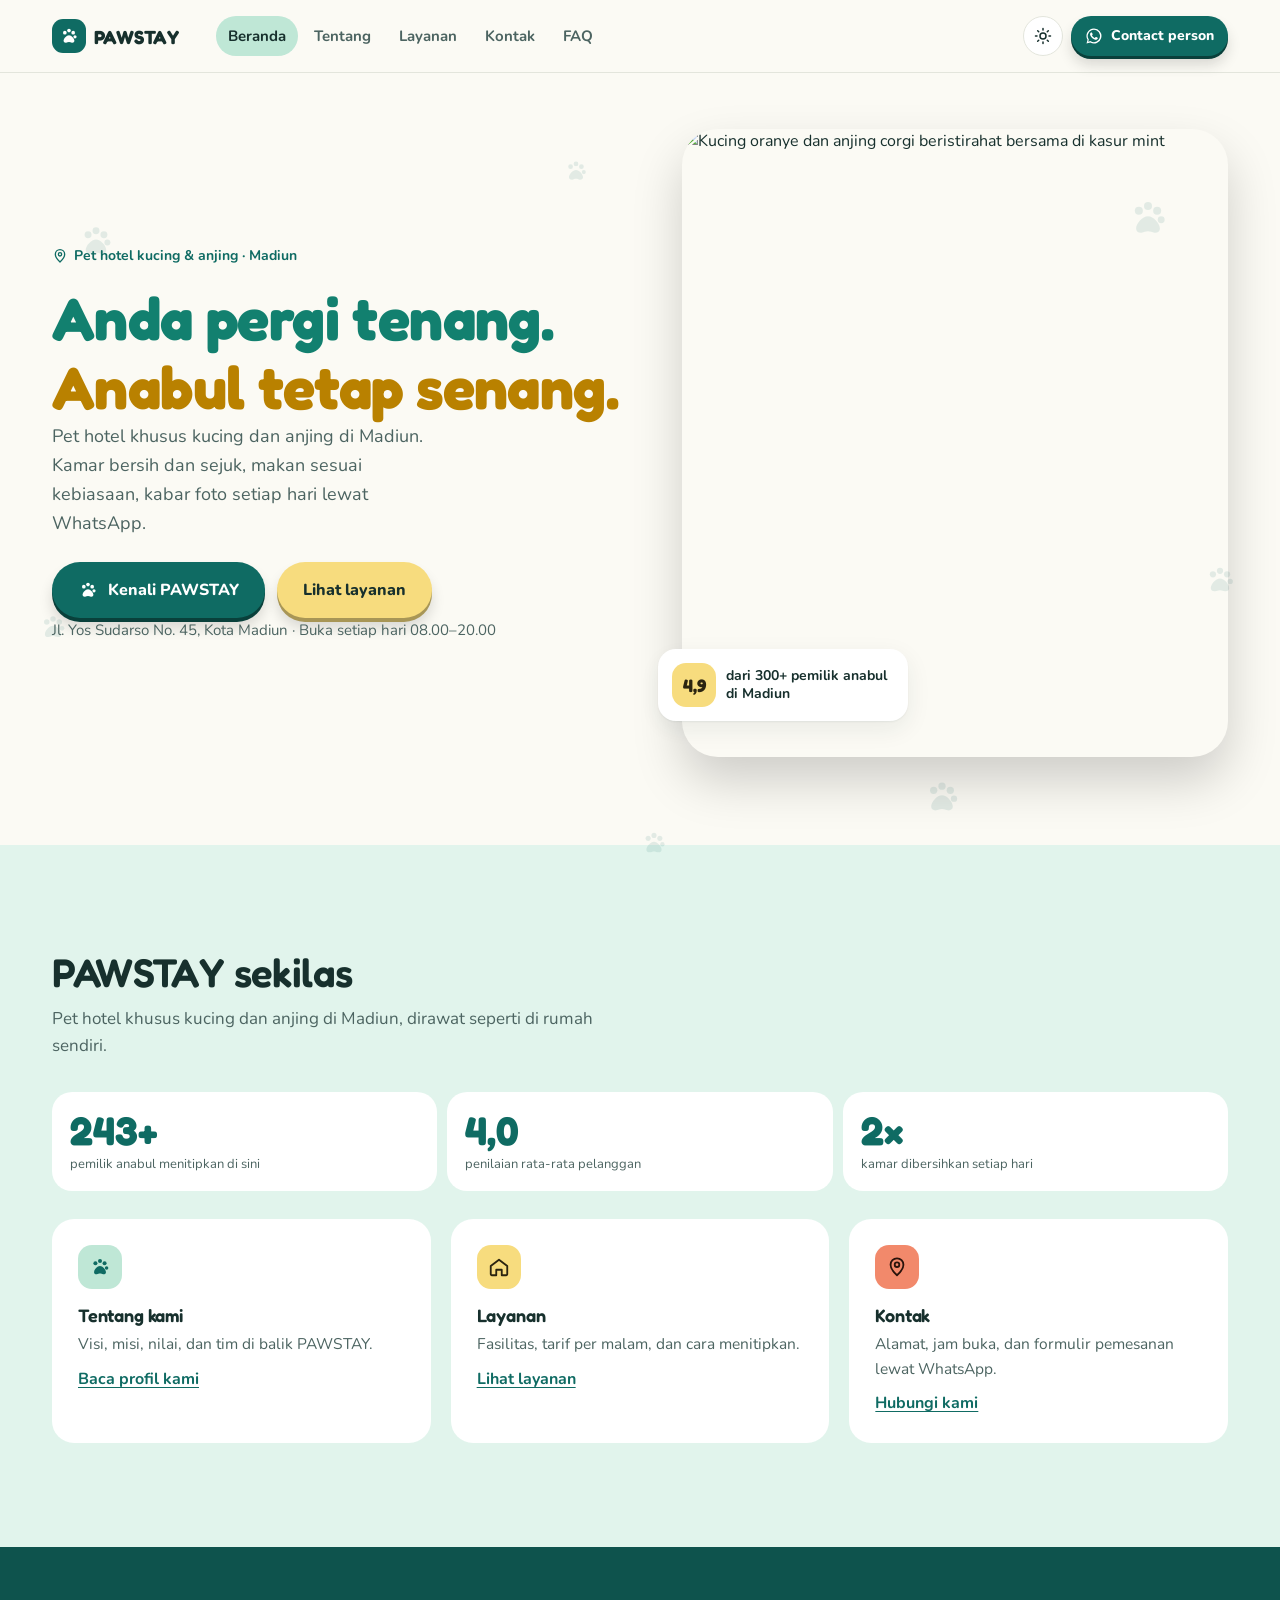
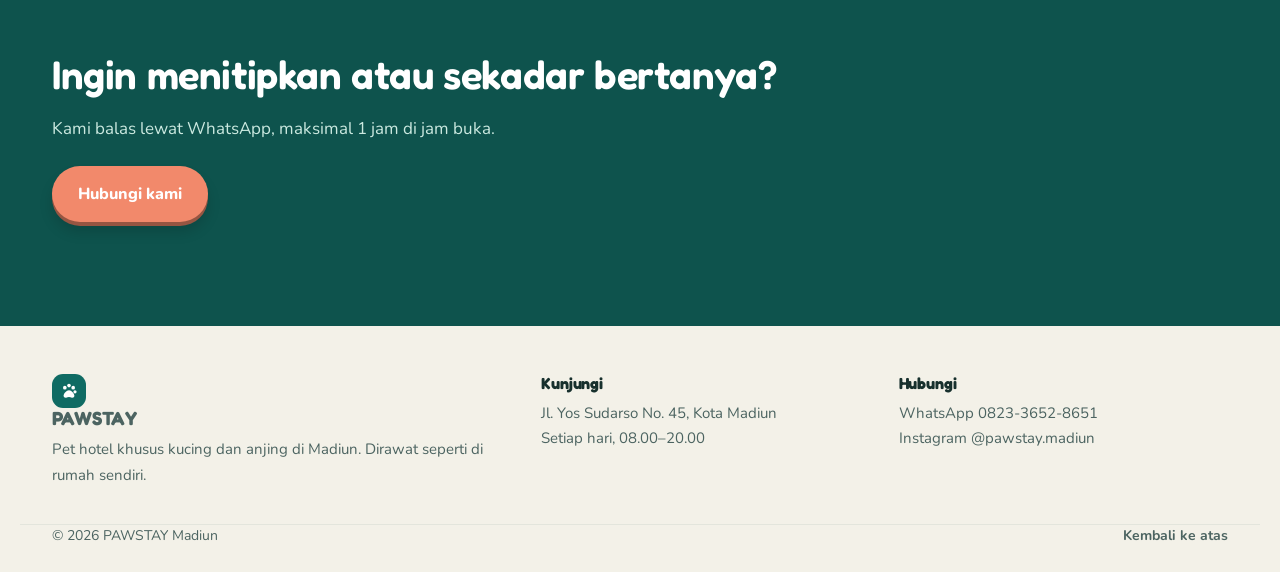
==== commit 8524bbc2: "commit 4" ====
--- a/index.html
+++ b/index.html
@@ -4,7 +4,7 @@
   <meta charset="utf-8" />
   <meta name="viewport" content="width=device-width, initial-scale=1, viewport-fit=cover" />
   <title>PAWSTAY — Pet Hotel Kucing &amp; Anjing di Madiun</title>
-  <meta name="description" content="PAWSTAY, pet hotel khusus kucing dan anjing di Madiun. Kamar bersih, makan teratur, kabar foto setiap hari." />
+  <meta name="description" content="Profil PAWSTAY, pet hotel khusus kucing dan anjing di Madiun." />
   <meta name="theme-color" content="#0f6b63" />
   <link rel="stylesheet" href="styles.css" />
   <script>
@@ -39,16 +39,16 @@
   <!-- HEADER -->
   <header class="ps-header" id="atas">
     <div class="wrap ps-header__row">
-      <a href="#beranda" class="ps-logo" aria-label="PAWSTAY beranda">
+      <a href="index.html" class="ps-logo" aria-label="PAWSTAY beranda">
         <span class="ps-logo__mark"><svg><use href="#i-paw"/></svg></span>
         <span>PAWSTAY</span>
       </a>
       <nav class="ps-nav" id="psNav" aria-label="Menu utama">
-        <a href="#fasilitas">Fasilitas</a>
-        <a href="#harga">Harga</a>
-        <a href="#cara">Cara titip</a>
-        <a href="#formulir">Formulir</a>
-        <a href="#faq">FAQ</a>
+        <a href="index.html" aria-current="page">Beranda</a>
+        <a href="tentang.html">Tentang</a>
+        <a href="layanan.html">Layanan</a>
+        <a href="kontak.html">Kontak</a>
+        <a href="faq.html">FAQ</a>
       </nav>
       <div class="ps-header__actions">
         <button type="button" class="ps-theme" id="themeToggle" aria-label="Ganti mode terang atau gelap">
@@ -64,18 +64,17 @@
   </header>
 
   <main>
-    <!-- BERANDA -->
     <section class="ps-hero" id="beranda">
       <div class="wrap ps-hero__grid">
         <div class="ps-hero__copy">
           <p class="ps-hero__place"><svg class="ico"><use href="#i-pin"/></svg> Pet hotel kucing &amp; anjing · Madiun</p>
           <h1>Anda pergi tenang. <span class="hl">Anabul tetap senang.</span></h1>
-          <p class="ps-hero__lead">Kamar bersih dan sejuk. Makan sesuai kebiasaan. Kabar foto setiap hari lewat WhatsApp.</p>
+          <p class="ps-hero__lead">Pet hotel khusus kucing dan anjing di Madiun. Kamar bersih dan sejuk, makan sesuai kebiasaan, kabar foto setiap hari lewat WhatsApp.</p>
           <div class="ps-hero__cta">
-            <a href="#formulir" class="btn btn--lg btn--teal"><svg class="ico"><use href="#i-form"/></svg>Isi formulir penitipan</a>
-            <a href="https://wa.me/6282336528651" target="_blank" rel="noopener" class="btn btn--lg btn--wa js-wa"><svg class="ico"><use href="#i-wa"/></svg>Hubungi lewat WhatsApp</a>
+            <a href="tentang.html" class="btn btn--lg btn--teal"><svg class="ico"><use href="#i-paw"/></svg>Kenali PAWSTAY</a>
+            <a href="layanan.html" class="btn btn--lg btn--wa">Lihat layanan</a>
           </div>
-          <p class="ps-hero__note">Mulai <strong>Rp45.000</strong> per malam · Buka setiap hari 08.00–20.00</p>
+          <p class="ps-hero__note">Jl. Yos Sudarso No. 45, Kota Madiun · Buka setiap hari 08.00–20.00</p>
         </div>
         <figure class="ps-hero__media">
           <img src="https://cdn.magicpatterns.com/patterns/generated-images/fcc93a78-841b-4434-af34-98dba1162f02.jpg" alt="Kucing oranye dan anjing corgi beristirahat bersama di kasur mint" width="928" height="1152" />
@@ -87,261 +86,27 @@
       </div>
     </section>
 
-    <!-- FASILITAS -->
-    <section class="ps-section" id="fasilitas">
-      <div class="wrap ps-fac">
-        <div class="ps-fac__intro">
-          <h2>Fasilitas yang bikin betah</h2>
-          <p class="lead">Semua dirancang untuk rasa aman. Kucing dan anjing punya area sendiri.</p>
-          <img class="ps-fac__img" src="https://cdn.magicpatterns.com/patterns/generated-images/ffbe64f4-438b-41a8-b141-29eb5a87bcd9.jpg" alt="Kamar suite PAWSTAY dengan kasur kayu dan kucing yang tidur" width="1264" height="848" loading="lazy" />
-        </div>
-        <ul class="ps-fac__list">
-          <li>
-            <span class="ps-fac__ico ps-fac__ico--teal"><svg><use href="#i-home"/></svg></span>
-            <div><h3>Area kucing &amp; anjing terpisah</h3><p>Tidak saling mendengar. Kucing lebih tenang, anjing lebih leluasa.</p></div>
-          </li>
-          <li>
-            <span class="ps-fac__ico ps-fac__ico--butter"><svg><use href="#i-cam"/></svg></span>
-            <div><h3>Kabar foto &amp; video harian</h3><p>Dikirim ke WhatsApp Anda setiap sore.</p></div>
-          </li>
-          <li>
-            <span class="ps-fac__ico ps-fac__ico--coral"><svg><use href="#i-bowl"/></svg></span>
-            <div><h3>Makan sesuai jadwal di rumah</h3><p>Bawa pakan sendiri atau pakai pakan dari kami.</p></div>
-          </li>
-          <li>
-            <span class="ps-fac__ico ps-fac__ico--teal"><svg><use href="#i-wind"/></svg></span>
-            <div><h3>Kamar ber-AC, dibersihkan 2× sehari</h3><p>Pasir dan alas diganti rutin. Bebas bau.</p></div>
-          </li>
-          <li>
-            <span class="ps-fac__ico ps-fac__ico--butter"><svg><use href="#i-ball"/></svg></span>
-            <div><h3>Waktu main setiap hari</h3><p>Di area bermain tertutup, didampingi staf.</p></div>
-          </li>
-          <li>
-            <span class="ps-fac__ico ps-fac__ico--coral"><svg><use href="#i-heart"/></svg></span>
-            <div><h3>Cek kesehatan saat check-in</h3><p>Kami bekerja sama dengan klinik hewan terdekat.</p></div>
-          </li>
+    <section class="ps-section ps-section--mint" id="sekilas">
+      <div class="wrap">
+        <div class="ps-head"><h2>PAWSTAY sekilas</h2><p class="lead">Pet hotel khusus kucing dan anjing di Madiun, dirawat seperti di rumah sendiri.</p></div>
+        <ul class="ps-about__stats">
+            <li><span class="ps-about__num">300+</span><span>pemilik anabul menitipkan di sini</span></li>
+            <li><span class="ps-about__num">4,9</span><span>penilaian rata-rata pelanggan</span></li>
+            <li><span class="ps-about__num">2×</span><span>kamar dibersihkan setiap hari</span></li>
+          </ul>
+        <ul class="ps-team ps-team--links">
+          <li><span class="ps-fac__ico ps-fac__ico--teal"><svg><use href="#i-paw"/></svg></span><div><h3>Tentang kami</h3><p>Visi, misi, nilai, dan tim di balik PAWSTAY.</p><a class="link" href="tentang.html">Baca profil kami</a></div></li>
+          <li><span class="ps-fac__ico ps-fac__ico--butter"><svg><use href="#i-home"/></svg></span><div><h3>Layanan</h3><p>Fasilitas, tarif per malam, dan cara menitipkan.</p><a class="link" href="layanan.html">Lihat layanan</a></div></li>
+          <li><span class="ps-fac__ico ps-fac__ico--coral"><svg><use href="#i-pin"/></svg></span><div><h3>Kontak</h3><p>Alamat, jam buka, dan formulir pemesanan lewat WhatsApp.</p><a class="link" href="kontak.html">Hubungi kami</a></div></li>
         </ul>
       </div>
     </section>
 
-    <!-- HARGA -->
-    <section class="ps-section ps-section--mint" id="harga">
+    <section class="ps-section ps-section--teal ps-cta">
       <div class="wrap">
-        <div class="ps-head">
-          <h2>Harga per malam</h2>
-          <p class="lead">Jelas di depan. Tanpa biaya tersembunyi.</p>
-        </div>
-
-        <div class="ps-price">
-          <table class="ps-price__table">
-            <caption class="sr-only">Daftar harga penitipan per malam</caption>
-            <thead>
-              <tr>
-                <th scope="col">Hewan</th>
-                <th scope="col">Standar</th>
-                <th scope="col"><span class="ps-price__suite">Suite</span></th>
-              </tr>
-            </thead>
-            <tbody>
-              <tr>
-                <th scope="row">Kucing<small>Semua ukuran</small></th>
-                <td>Rp45.000</td>
-                <td><span class="ps-price__suite">Rp70.000</span></td>
-              </tr>
-              <tr>
-                <th scope="row">Anjing kecil<small>Di bawah 10 kg</small></th>
-                <td>Rp60.000</td>
-                <td><span class="ps-price__suite">Rp90.000</span></td>
-              </tr>
-              <tr>
-                <th scope="row">Anjing sedang–besar<small>10 kg ke atas</small></th>
-                <td>Rp85.000</td>
-                <td><span class="ps-price__suite">Rp120.000</span></td>
-              </tr>
-            </tbody>
-          </table>
-          <div class="ps-price__legend">
-            <p><strong>Standar:</strong> kamar pribadi, AC, makan 2×, kabar foto harian.</p>
-            <p><strong>Suite:</strong> kamar lebih luas, kasur kayu, main 2× sehari, video harian.</p>
-          </div>
-
-          <div class="ps-price__extra">
-            <div class="ps-price__promo">
-              <span class="ps-price__promo-num">10%</span>
-              <p><strong>Hemat untuk titip lama.</strong> Diskon untuk 7 malam atau lebih.</p>
-            </div>
-            <dl class="ps-price__addons">
-              <div><dt>Mandi &amp; sisir</dt><dd>Rp35.000</dd></div>
-              <div><dt>Antar-jemput (Kota Madiun)</dt><dd>Rp25.000</dd></div>
-              <div><dt>Pakan dari PAWSTAY</dt><dd>Rp10.000/hari</dd></div>
-            </dl>
-          </div>
-        </div>
-      </div>
-    </section>
-
-    <!-- CARA MENITIPKAN -->
-    <section class="ps-section" id="cara">
-      <div class="wrap">
-        <div class="ps-head">
-          <h2>Cara menitipkan</h2>
-          <p class="lead">Empat langkah. Selesai dalam sehari.</p>
-        </div>
-        <ol class="ps-steps">
-          <li>
-            <span class="ps-steps__num">1</span>
-            <div><h3>Isi formulir atau chat kami</h3><p>Sebutkan tanggal dan jenis hewan.</p></div>
-          </li>
-          <li>
-            <span class="ps-steps__num">2</span>
-            <div><h3>Kami konfirmasi kamar</h3><p>Balasan lewat WhatsApp, maksimal 1 jam di jam buka.</p></div>
-          </li>
-          <li>
-            <span class="ps-steps__num">3</span>
-            <div><h3>Datang untuk check-in</h3><p>Bawa buku vaksin, pakan, dan mainan favorit.</p></div>
-          </li>
-          <li>
-            <span class="ps-steps__num">4</span>
-            <div><h3>Pantau, lalu jemput</h3><p>Terima kabar harian. Bayar saat penjemputan.</p></div>
-          </li>
-        </ol>
-      </div>
-    </section>
-
-    <!-- FORMULIR & KONTAK -->
-    <section class="ps-section ps-section--teal" id="formulir">
-      <div class="wrap ps-book">
-        <div class="ps-book__side">
-          <h2>Pesan kamar sekarang</h2>
-          <p class="lead">Isi formulir singkat ini. Datanya langsung terkirim ke WhatsApp kami.</p>
-
-          <ul class="ps-contact">
-            <li>
-              <svg class="ico"><use href="#i-wa"/></svg>
-              <div><span>Contact person</span><a class="js-wa" href="https://wa.me/6282336528651" target="_blank" rel="noopener">Kak Azizah · 0823-3652-8651</a></div>
-            </li>
-            <li>
-              <svg class="ico"><use href="#i-pin"/></svg>
-              <div><span>Alamat</span><a href="https://maps.app.goo.gl/cVYWU1s4JZNaVKs86" target="_blank" rel="noopener">Jl. Yos Sudarso No. 45, Kota Madiun</a></div>
-            </li>
-            <li>
-              <svg class="ico"><use href="#i-clock"/></svg>
-              <div><span>Jam buka</span><p>Setiap hari, 08.00–20.00</p></div>
-            </li>
-          </ul>
-        </div>
-
-        <form class="ps-form" id="bookingForm" novalidate>
-          <div class="ps-form__body">
-            <div class="field">
-              <label for="f-owner">Nama pemilik</label>
-              <input id="f-owner" name="owner" type="text" autocomplete="name" placeholder="Contoh: Dewi" required />
-              <p class="field__err">Isi nama Anda.</p>
-            </div>
-            <div class="field">
-              <label for="f-phone">Nomor WhatsApp</label>
-              <input id="f-phone" name="phone" type="tel" inputmode="tel" autocomplete="tel" placeholder="08xx-xxxx-xxxx" required pattern="^[0-9+\-\s]{9,16}$" />
-              <p class="field__err">Isi nomor yang valid.</p>
-            </div>
-
-            <fieldset class="field">
-              <legend>Jenis hewan</legend>
-              <div class="seg">
-                <label><input type="radio" name="pet" value="Kucing" checked /><span>Kucing</span></label>
-                <label><input type="radio" name="pet" value="Anjing" /><span>Anjing</span></label>
-              </div>
-            </fieldset>
-
-            <div class="field-row">
-              <div class="field">
-                <label for="f-petname">Nama hewan</label>
-                <input id="f-petname" name="petname" type="text" placeholder="Contoh: Mochi" required />
-                <p class="field__err">Isi nama hewan.</p>
-              </div>
-              <div class="field" id="sizeField" hidden>
-                <label for="f-size">Berat anjing</label>
-                <select id="f-size" name="size">
-                  <option>Di bawah 10 kg</option>
-                  <option>10 kg ke atas</option>
-                </select>
-              </div>
-            </div>
-
-            <div class="field-row">
-              <div class="field">
-                <label for="f-in">Tanggal masuk</label>
-                <input id="f-in" name="checkin" type="date" required />
-                <p class="field__err">Pilih tanggal masuk.</p>
-              </div>
-              <div class="field">
-                <label for="f-out">Tanggal keluar</label>
-                <input id="f-out" name="checkout" type="date" required />
-                <p class="field__err">Harus setelah tanggal masuk.</p>
-              </div>
-            </div>
-
-            <fieldset class="field">
-              <legend>Tipe kamar</legend>
-              <div class="seg">
-                <label><input type="radio" name="room" value="Standar" checked /><span>Standar</span></label>
-                <label><input type="radio" name="room" value="Suite" /><span>Suite</span></label>
-              </div>
-            </fieldset>
-
-            <div class="field">
-              <label for="f-note">Catatan <span class="opt">(opsional)</span></label>
-              <textarea id="f-note" name="note" rows="3" placeholder="Vaksin, alergi, jenis pakan, kebiasaan..."></textarea>
-            </div>
-
-            <div class="ps-form__estimate" id="estimate" aria-live="polite"></div>
-
-            <button type="submit" class="btn btn--lg btn--coral btn--block"><svg class="ico"><use href="#i-wa"/></svg>Kirim formulir lewat WhatsApp</button>
-            <p class="ps-form__fine">Belum ada pembayaran. Kami konfirmasi dulu ketersediaan kamar.</p>
-          </div>
-
-          <div class="ps-form__done" id="formDone" hidden>
-            <span class="ps-form__done-ico"><svg><use href="#i-paw"/></svg></span>
-            <h3>Formulir siap dikirim!</h3>
-            <p>WhatsApp terbuka di tab baru. Tekan kirim di sana. Kami balas secepatnya.</p>
-            <button type="button" class="btn btn--ghost" id="formReset">Isi formulir lain</button>
-          </div>
-        </form>
-      </div>
-    </section>
-
-    <!-- FAQ -->
-    <section class="ps-section" id="faq">
-      <div class="wrap ps-faq">
-        <div class="ps-head ps-head--left">
-          <h2>Pertanyaan yang sering muncul</h2>
-          <p class="lead">Belum terjawab? <a class="js-wa link" href="https://wa.me/6282336528651" target="_blank" rel="noopener">Tanya lewat WhatsApp.</a></p>
-        </div>
-        <div class="ps-faq__list">
-          <details>
-            <summary>Apakah hewan wajib sudah divaksin?<svg class="ico"><use href="#i-chev"/></svg></summary>
-            <p>Ya. Kucing minimal vaksin tricat. Anjing minimal vaksin rabies. Bawa buku vaksin saat check-in.</p>
-          </details>
-          <details>
-            <summary>Boleh bawa pakan dan mainan sendiri?<svg class="ico"><use href="#i-chev"/></svg></summary>
-            <p>Boleh, malah kami sarankan. Bau rumah membuat anabul lebih cepat tenang.</p>
-          </details>
-          <details>
-            <summary>Bagaimana kalau hewan saya sakit?<svg class="ico"><use href="#i-chev"/></svg></summary>
-            <p>Kami langsung menghubungi Anda. Bila perlu, kami bawa ke klinik hewan mitra. Biaya klinik ditanggung pemilik.</p>
-          </details>
-          <details>
-            <summary>Minimal titip berapa lama?<svg class="ico"><use href="#i-chev"/></svg></summary>
-            <p>Minimal satu malam. Untuk titip harian (tanpa menginap), tanyakan lewat WhatsApp.</p>
-          </details>
-          <details>
-            <summary>Apakah bisa check-in atau jemput di luar jam buka?<svg class="ico"><use href="#i-chev"/></svg></summary>
-            <p>Bisa dengan janji. Ada biaya tambahan Rp20.000.</p>
-          </details>
-          <details>
-            <summary>Bagaimana proses pembayarannya?<svg class="ico"><use href="#i-chev"/></svg></summary>
-            <p>Bayar saat penjemputan. Bisa tunai, transfer, atau QRIS.</p>
-          </details>
-        </div>
+        <h2>Ingin menitipkan atau sekadar bertanya?</h2>
+        <p class="lead">Kami balas lewat WhatsApp, maksimal 1 jam di jam buka.</p>
+        <a class="btn btn--lg btn--coral" href="kontak.html">Hubungi kami</a>
       </div>
     </section>
   </main>
@@ -350,7 +115,7 @@
   <footer class="ps-footer">
     <div class="wrap ps-footer__grid">
       <div>
-        <a href="#beranda" class="ps-logo ps-logo--footer">
+        <a href="index.html" class="ps-logo ps-logo--footer">
           <span class="ps-logo__mark"><svg><use href="#i-paw"/></svg></span>
           <span>PAWSTAY</span>
         </a>
@@ -358,11 +123,11 @@
       </div>
       <div>
         <h4>Kunjungi</h4>
-        <p>Jl. Yos Sudarso No. 45, Kota Madiun<br />Setiap hari, 08.00–20.00</p>
+        <p><a href="https://www.google.com/maps/search/Jl.+Yos+Sudarso+No.+45,+Kota+Madiun+Setiap+hari,+08.00%E2%80%9320.00/@-7.6087286,111.5127808,14z/data=!3m1!4b1?entry=ttu&amp;g_ep=EgoyMDI2MTEyMi4wIKXMDSoASAFQAw%3D%3D" target="_blank" rel="noopener">Jl. Yos Sudarso No. 45, Kota Madiun<br />Setiap hari, 08.00–20.00</a></p>
       </div>
       <div>
         <h4>Hubungi</h4>
-        <p><a class="js-wa" href="https://wa.me/6282336528651" target="_blank" rel="noopener">WhatsApp 0823-3652-8651</a><br /><a href="https://instagram.com/" target="_blank" rel="noopener">Instagram @pawstay.madiun</a></p>
+        <p><a class="js-wa" href="https://wa.me/6282336528651" target="_blank" rel="noopener">WhatsApp 0823-3652-8651</a><br /><a href="https://www.instagram.com/pawstay.madiun/" target="_blank" rel="noopener">Instagram @pawstay.madiun</a></p>
       </div>
     </div>
     <div class="wrap ps-footer__base">
@@ -370,12 +135,6 @@
       <a href="#atas">Kembali ke atas</a>
     </div>
   </footer>
-
-  <!-- BAR BAWAH (PONSEL) -->
-  <div class="ps-dock" role="region" aria-label="Aksi cepat">
-    <a href="#formulir" class="btn btn--teal"><svg class="ico"><use href="#i-form"/></svg>Isi formulir</a>
-    <a href="https://wa.me/6282336528651" target="_blank" rel="noopener" class="btn btn--wa js-wa"><svg class="ico"><use href="#i-wa"/></svg>WhatsApp</a>
-  </div>
 </div>
 
 <script src="script.js" defer></script>
--- a/styles.css
+++ b/styles.css
@@ -729,4 +729,114 @@
 .ps-hero__note { margin-top: 32px; }
 @media (max-width: 719px) {
   .ps-hero__note { margin-top: 44px; }
-}+}
+
+/* =====================================================================
+   COMPANY PROFILE: Tentang & Tim
+   ===================================================================== */
+.ps-about { display: grid; gap: 40px; }
+.ps-about__stats { list-style: none; margin: 28px 0 0; padding: 0; display: grid; grid-template-columns: repeat(3, 1fr); gap: 10px; }
+.ps-about__stats li { display: grid; align-content: start; gap: 6px; padding: 14px 12px; background: var(--surface); border-radius: 20px; }
+.ps-about__num { font: 700 clamp(1.5rem, 6vw, 2.5rem)/1 'Fredoka', sans-serif; color: var(--teal); font-variant-numeric: tabular-nums; }
+.ps-about__stats li > span:last-child { font-size: 0.8125rem; line-height: 1.35; color: var(--muted); }
+.ps-about__pillars { list-style: none; margin: 0; padding: 0; }
+.ps-about__pillars li { padding: 20px 0; border-top: 1px solid var(--line); }
+.ps-about__pillars li:last-child { border-bottom: 1px solid var(--line); }
+.ps-about__pillars h3 { color: var(--teal); }
+.ps-about__pillars p { margin-top: 6px; color: var(--muted); }
+
+.ps-team { list-style: none; margin: 0; padding: 0; display: grid; gap: 14px; }
+.ps-team li { display: flex; gap: 16px; padding: 20px; background: var(--surface); border-radius: 22px; }
+.ps-team p { margin-top: 6px; color: var(--muted); font-size: 0.9688rem; }
+
+@media (min-width: 720px) {
+  .ps-about__stats li { padding: 18px; }
+  .ps-team { grid-template-columns: repeat(3, 1fr); gap: 20px; }
+  .ps-team li { flex-direction: column; padding: 26px; }
+}
+@media (min-width: 960px) {
+  .ps-about { grid-template-columns: 1.1fr 0.9fr; gap: 72px; align-items: start; }
+}
+
+
+/* =====================================================================
+   MULTI-HALAMAN
+   ===================================================================== */
+.ps.ps { --dock-h: 0px; }
+.ps .ps-h1 { font-size: clamp(1.75rem, 5vw, 2.5rem); font-weight: 600; }
+.ps-section--teal .ps-h1 { color: var(--on-deep); }
+.ps-nav a[aria-current='page'] { color: var(--ink); background: var(--mint-strong); }
+.ps-about__stats + .ps-team { margin-top: 28px; }
+.ps-team--links .link { display: inline-block; margin-top: 10px; }
+.ps-cta .wrap { display: grid; justify-items: start; gap: 8px; }
+.ps-cta .btn { margin-top: 16px; }
+
+
+/* =====================================================================
+   WARNA TEKS PUTIH: Contact person, Kenali PAWSTAY, judul Kontak
+   ===================================================================== */
+.ps-header .btn--teal,
+.ps-hero .btn--teal { color: #ffffff; }                  /* "Contact person" (tombol header) & "Kenali PAWSTAY" */
+.ps-contact li:first-child span { color: #ffffff; }      /* label "Contact person" di halaman Kontak */
+.ps-book__side .ps-h1 { color: #ffffff; }                /* "Hubungi kami atau pesan kamar" */
+
+/* Mode gelap: tombol dibuat hijau tua agar teks putih tetap terbaca */
+[data-theme='dark'] .ps-header .btn--teal,
+[data-theme='dark'] .ps-hero .btn--teal { background: #0f6b63; --edge: #06322e; }
+[data-theme='dark'] .ps-header .btn--teal:hover,
+[data-theme='dark'] .ps-hero .btn--teal:hover { background: #12827a; }
+
+
+/* =====================================================================
+   KURSOR KUSTOM: pawcursor1.png (hanya untuk mouse/trackpad)
+   Angka 16 16 = titik klik di dalam gambar 32x32
+   ===================================================================== */
+:root {
+  --cursor-paw: url('pawcursor1.png') 16 16, auto;
+  --cursor-paw-hot: url('pawcursor2.png') 16 16, pointer;
+}
+@media (hover: hover) and (pointer: fine) {
+  html, .ps { cursor: var(--cursor-paw); }
+  .ps a, .ps button, .ps summary, .ps label, .ps select, .ps .btn { cursor: var(--cursor-paw-hot); }
+  .ps input[type='text'], .ps input[type='tel'], .ps input[type='date'], .ps textarea { cursor: text; }
+}
+
+
+/* =====================================================================
+   JUDUL BERANDA: hijau & kuning, tanpa highlight
+   ===================================================================== */
+:root, [data-theme='light'] { --hero-green: #12806f; --hero-yellow: #b98100; }
+[data-theme='dark'] { --hero-green: #6fd8c6; --hero-yellow: #f2d273; }
+
+.ps-hero h1 { color: var(--hero-green); }                       /* "Anda pergi tenang." */
+.ps-hero h1 .hl { color: var(--hero-yellow); background: none; animation: none; }  /* "Anabul tetap senang." */
+
+/* Ikon berbentuk isi (jejak kaki & WhatsApp) tidak boleh dikosongkan */
+.ps .ps-fac__ico svg:has(use[href='#i-paw']),
+.ps .ps-fac__ico svg:has(use[href='#i-wa']) { fill: currentColor; }
+
+
+/* =====================================================================
+   RATING BINTANG
+   ===================================================================== */
+:root, [data-theme='light'] { --star: #f2b600; }
+[data-theme='dark'] { --star: #f2d273; }
+.ps-rate { display: grid; justify-items: start; gap: 10px; padding: 24px; background: var(--surface); border-radius: 24px; box-shadow: var(--shadow); }
+.ps-rate p { color: var(--muted); }
+.ps-rate [hidden] { display: none !important; }
+.ps-rate__stars { display: flex; gap: 2px; margin: 6px 0 2px; padding: 0; border: 0; }
+.ps-rate__stars label { position: relative; display: grid; place-items: center; width: 48px; height: 48px; border-radius: 14px; color: color-mix(in srgb, var(--muted) 35%, transparent); transition: color 150ms var(--ease); }
+.ps-rate__stars label.is-on { color: var(--star); }
+.ps-rate__stars input { position: absolute; inset: 0; margin: 0; opacity: 0; }
+.ps-rate__stars svg { width: 38px; height: 38px; fill: currentColor; transition: transform 240ms cubic-bezier(0.34, 1.56, 0.64, 1); }
+.ps-rate__stars label:hover svg { transform: scale(1.18) rotate(-6deg); }
+.ps-rate__stars label:has(input:checked) svg { animation: ps-seg 300ms cubic-bezier(0.34, 1.56, 0.64, 1); }
+.ps-rate__stars label:has(input:focus-visible) { outline: 3px solid var(--coral); outline-offset: 2px; }
+.ps-rate .ps-rate__text { min-height: 1.6em; font-weight: 800; color: var(--ink); }
+.ps-rate__reset { padding: 0; border: 0; background: none; font: 700 0.9375rem/1.4 'Nunito', sans-serif; color: var(--teal); text-decoration: underline; text-underline-offset: 3px; }
+
+
+/* Tombol "Kirim lewat WhatsApp" pada rating: teks putih */
+.ps-rate .btn--teal { color: #ffffff; }
+[data-theme='dark'] .ps-rate .btn--teal { background: #0f6b63; --edge: #06322e; }
+[data-theme='dark'] .ps-rate .btn--teal:hover { background: #12827a; }
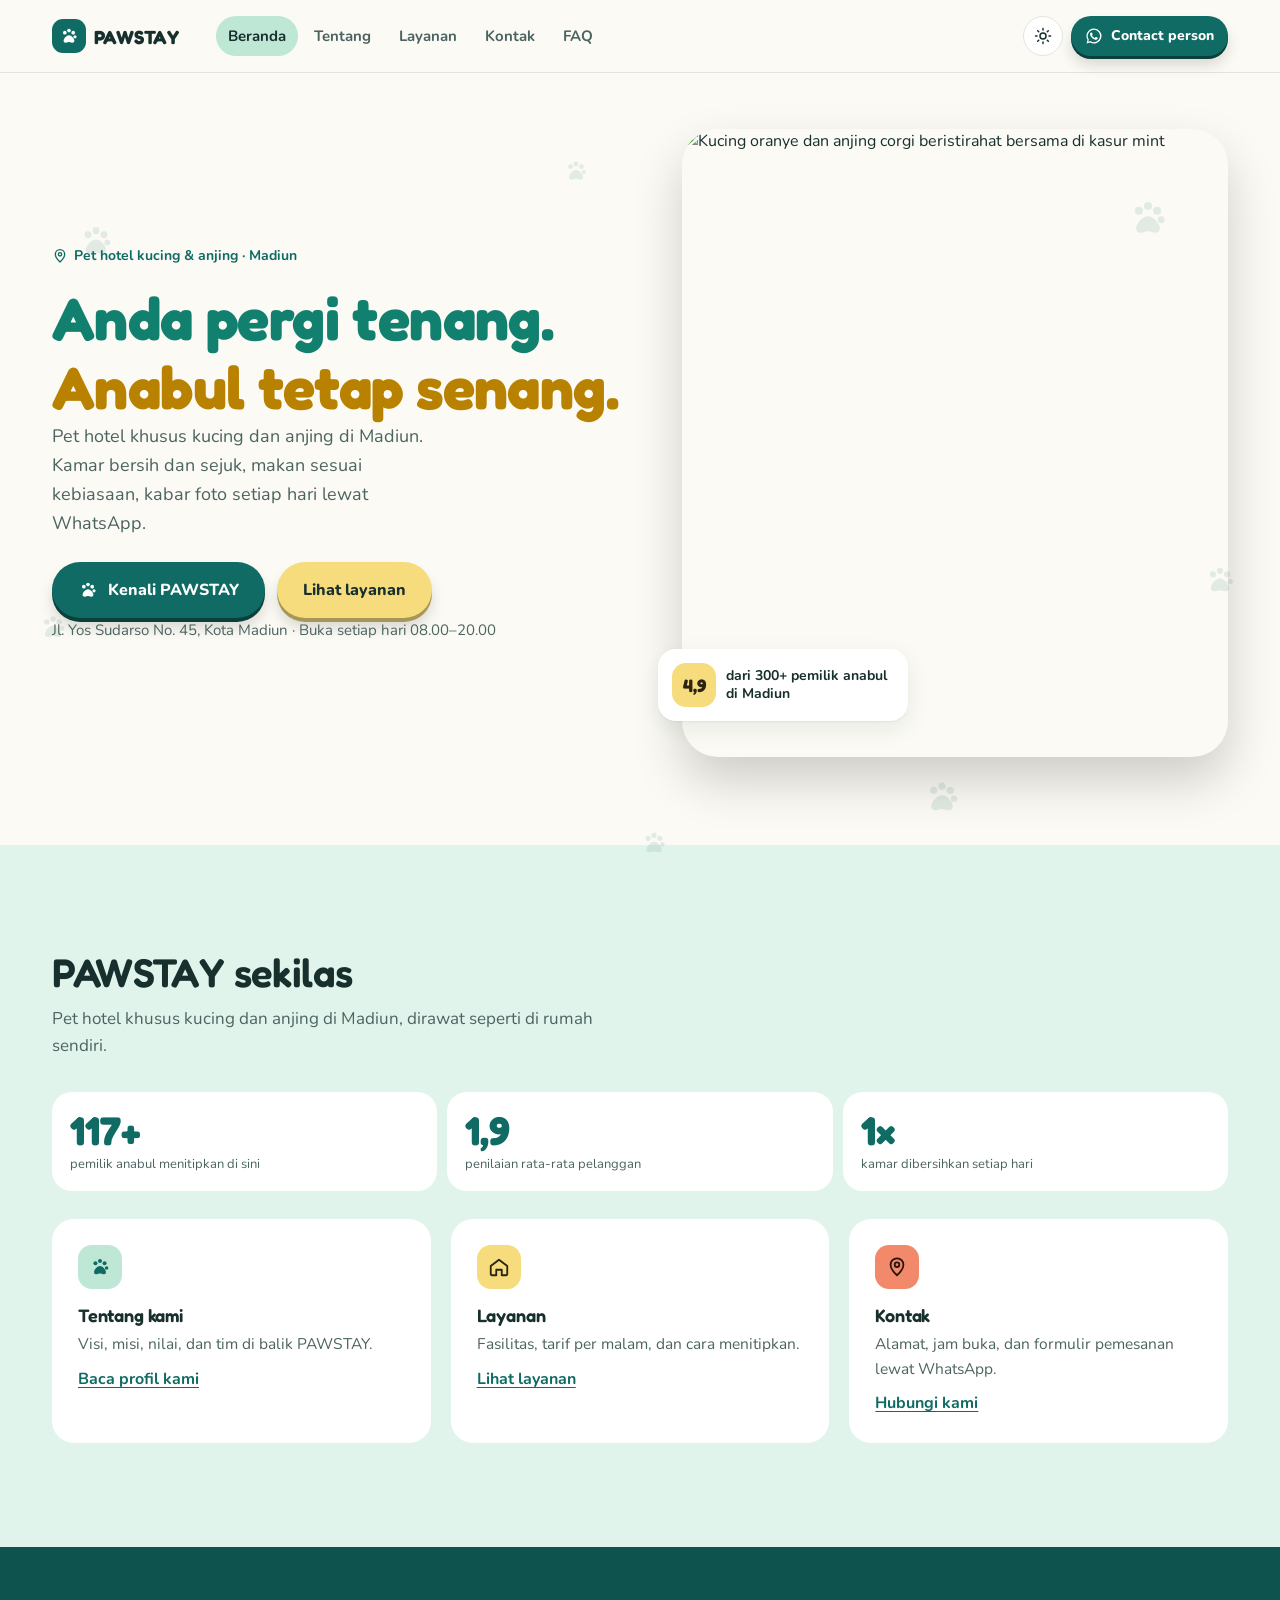
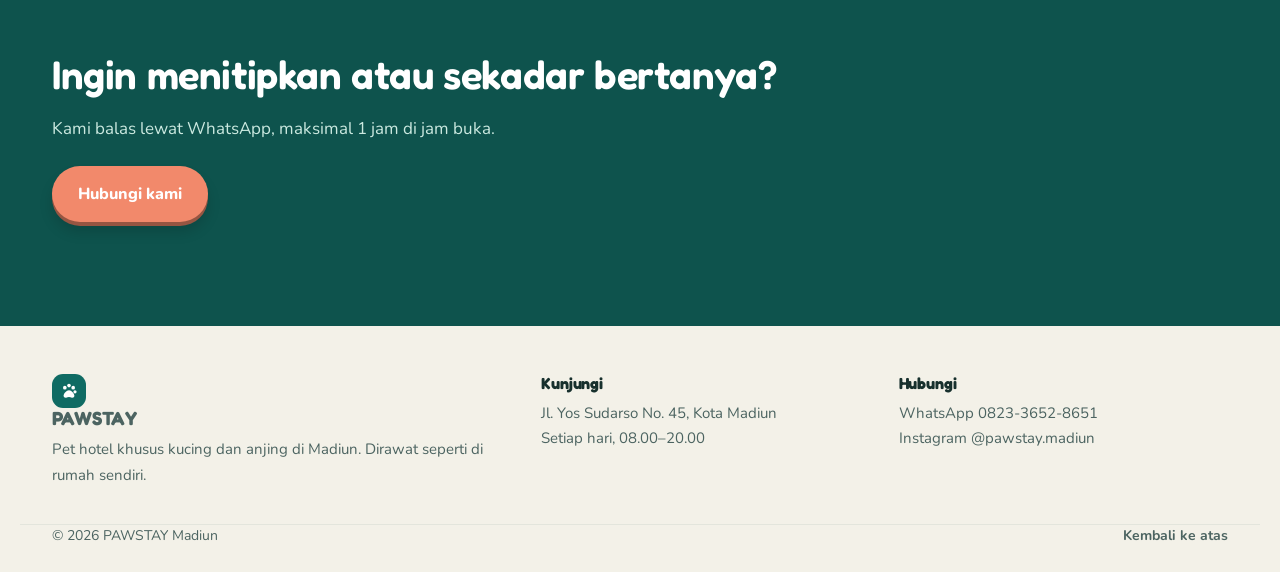
==== commit 62f17b08: "commit 7" ====
(no text change in the page or its own stylesheets)
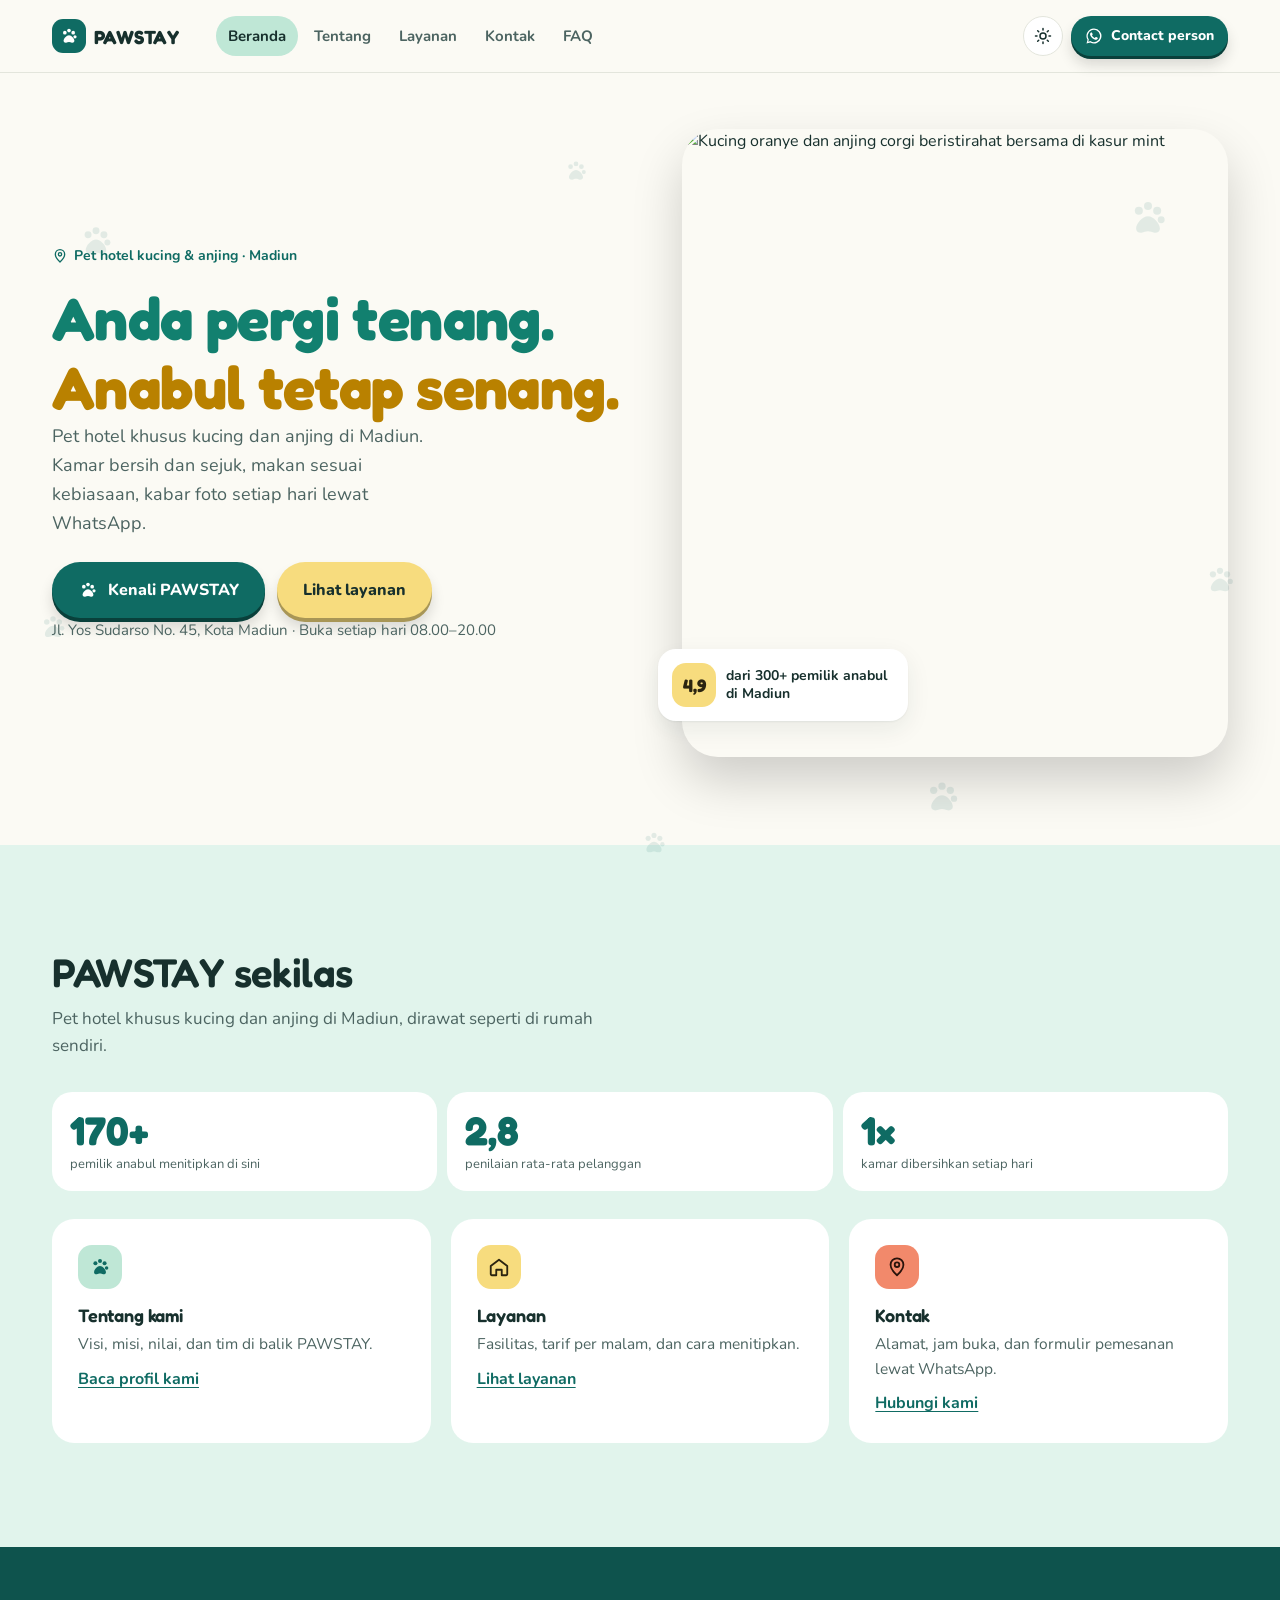
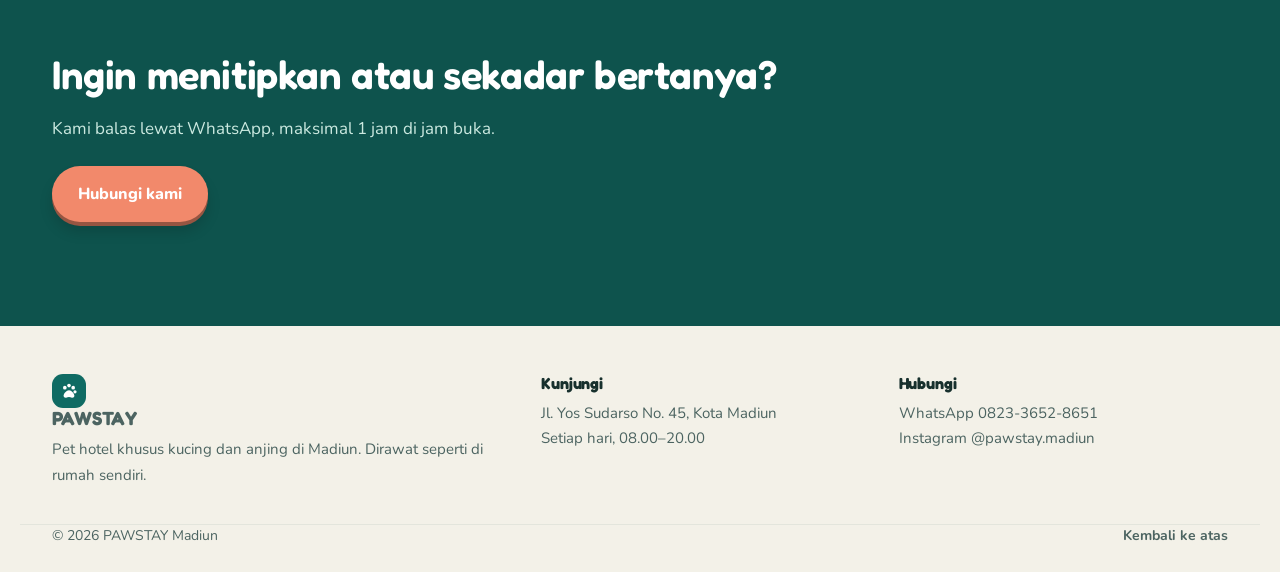
==== commit a30c1e42: "tambah SEO dan GEO" ====
--- a/index.html
+++ b/index.html
@@ -3,9 +3,24 @@
 <head>
   <meta charset="utf-8" />
   <meta name="viewport" content="width=device-width, initial-scale=1, viewport-fit=cover" />
-  <title>PAWSTAY — Pet Hotel Kucing &amp; Anjing di Madiun</title>
-  <meta name="description" content="Profil PAWSTAY, pet hotel khusus kucing dan anjing di Madiun." />
+  <title>PAWSTAY — Penitipan Kucing &amp; Anjing di Madiun (Pet Hotel)</title>
+  <meta name="description" content="PAWSTAY, penitipan kucing dan anjing di Madiun. Kamar ber-AC, makan sesuai kebiasaan, kabar foto harian lewat WhatsApp. Buka setiap hari 08.00–20.00." />
   <meta name="theme-color" content="#0f6b63" />
+  <meta name="robots" content="index, follow, max-image-preview:large" />
+  <link rel="canonical" href="https://pawstay-v1-lemon.vercel.app/" />
+  <link rel="icon" href="/favicon.svg" type="image/svg+xml" />
+  <meta property="og:type" content="website" />
+  <meta property="og:locale" content="id_ID" />
+  <meta property="og:site_name" content="PAWSTAY" />
+  <meta property="og:title" content="PAWSTAY — Penitipan Kucing &amp; Anjing di Madiun (Pet Hotel)" />
+  <meta property="og:description" content="PAWSTAY, penitipan kucing dan anjing di Madiun. Kamar ber-AC, makan sesuai kebiasaan, kabar foto harian lewat WhatsApp. Buka setiap hari 08.00–20.00." />
+  <meta property="og:url" content="https://pawstay-v1-lemon.vercel.app/" />
+  <meta property="og:image" content="https://cdn.magicpatterns.com/patterns/generated-images/fcc93a78-841b-4434-af34-98dba1162f02.jpg" />
+  <meta name="twitter:card" content="summary_large_image" />
+  <meta name="twitter:title" content="PAWSTAY — Penitipan Kucing &amp; Anjing di Madiun (Pet Hotel)" />
+  <meta name="twitter:description" content="PAWSTAY, penitipan kucing dan anjing di Madiun. Kamar ber-AC, makan sesuai kebiasaan, kabar foto harian lewat WhatsApp. Buka setiap hari 08.00–20.00." />
+  <meta name="twitter:image" content="https://cdn.magicpatterns.com/patterns/generated-images/fcc93a78-841b-4434-af34-98dba1162f02.jpg" />
+  <script type="application/ld+json">{"@context": "https://schema.org", "@type": "LocalBusiness", "@id": "https://pawstay-v1-lemon.vercel.app/#business", "name": "PAWSTAY", "description": "Pet hotel khusus kucing dan anjing di Madiun. Kamar ber-AC, makan sesuai kebiasaan, kabar foto dan video harian lewat WhatsApp.", "url": "https://pawstay-v1-lemon.vercel.app/", "image": "https://cdn.magicpatterns.com/patterns/generated-images/fcc93a78-841b-4434-af34-98dba1162f02.jpg", "telephone": "+6282336528651", "priceRange": "Rp45.000 - Rp120.000", "address": {"@type": "PostalAddress", "streetAddress": "Jl. Yos Sudarso No. 45", "addressLocality": "Madiun", "addressRegion": "Jawa Timur", "addressCountry": "ID"}, "areaServed": {"@type": "City", "name": "Madiun"}, "openingHoursSpecification": [{"@type": "OpeningHoursSpecification", "dayOfWeek": ["Monday", "Tuesday", "Wednesday", "Thursday", "Friday", "Saturday", "Sunday"], "opens": "08:00", "closes": "20:00"}], "sameAs": ["https://www.instagram.com/pawstay.madiun/"]}</script>
   <link rel="stylesheet" href="styles.css" />
   <script>
     (function () {
